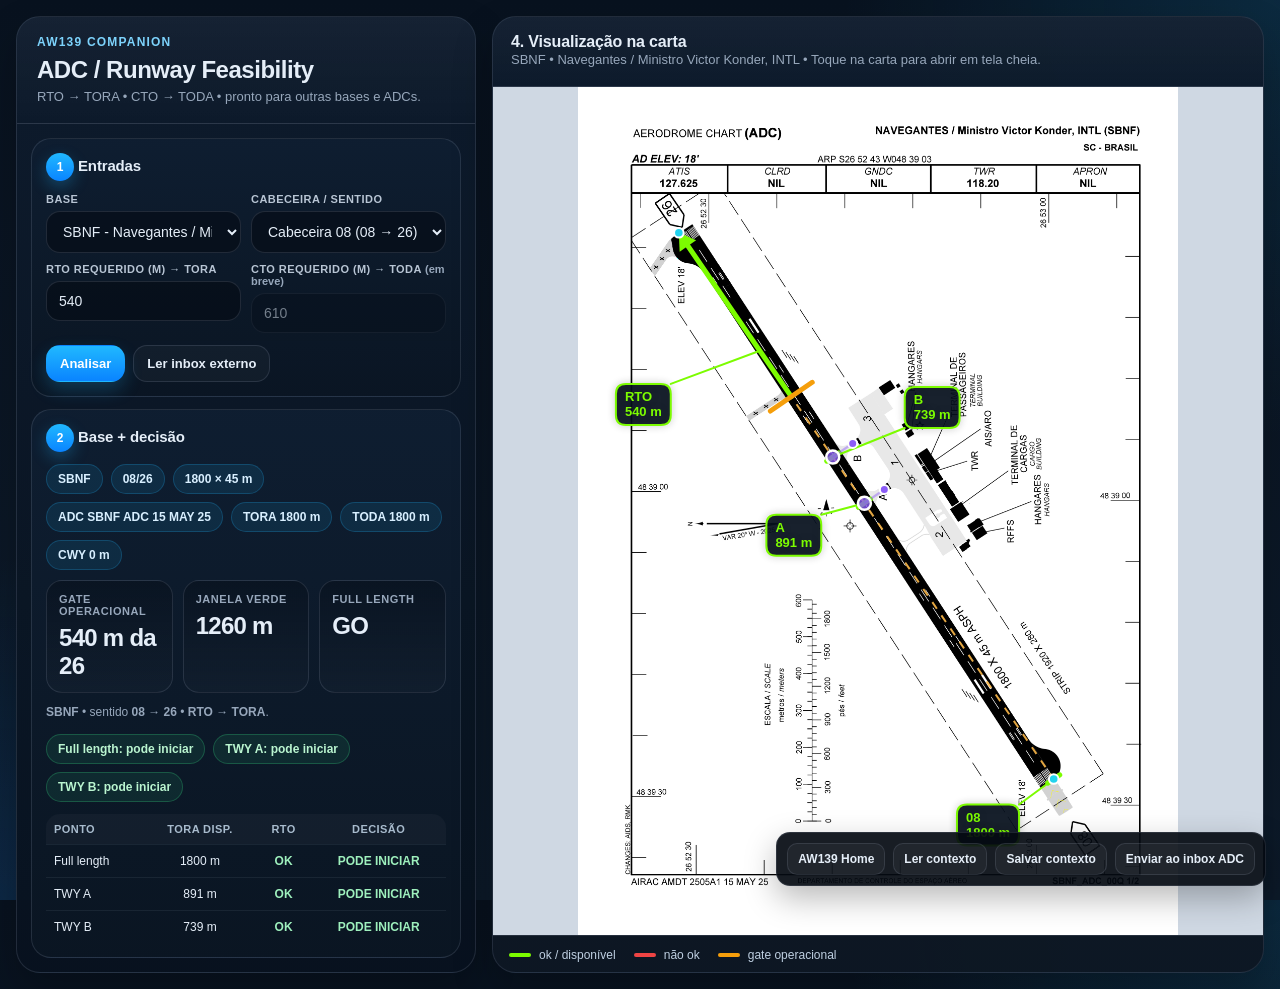
==== adc/index.html @ dd733191 "Add files via upload" ====
<!DOCTYPE html>
<html lang="pt-BR">
<head>
  <meta charset="UTF-8" />
  <meta name="viewport" content="width=device-width, initial-scale=1.0" />
  <title>AW139 Companion - ADC Module v14</title>
  <style>
    :root {
      --bg: #08121f;
      --bg2: #0d1b2b;
      --panel: rgba(11, 22, 35, 0.92);
      --panel-2: rgba(14, 28, 45, 0.86);
      --line: rgba(148, 163, 184, 0.18);
      --line-2: rgba(148, 163, 184, 0.10);
      --text: #e5eef8;
      --muted: #97a7bb;
      --accent: #20b8ff;
      --accent-2: #0a84ff;
      --ok: #7CFC00;
      --bad: #ef4444;
      --warn: #f59e0b;
      --gate: #f59e0b;
      --violet: #8b5cf6;
      --chip: rgba(32, 184, 255, 0.10);
      --shadow: 0 18px 40px rgba(0,0,0,0.24);
      --radius: 20px;
      --radius-sm: 14px;
    }
    * { box-sizing: border-box; }
    html, body { height: 100%; }
    body {
      margin: 0;
      color: var(--text);
      font-family: Inter, -apple-system, BlinkMacSystemFont, "Segoe UI", Roboto, Helvetica, Arial, sans-serif;
      background:
        radial-gradient(circle at top right, rgba(32,184,255,.14), transparent 28%),
        radial-gradient(circle at bottom left, rgba(10,132,255,.12), transparent 22%),
        linear-gradient(180deg, var(--bg) 0%, var(--bg2) 100%);
    }
    .shell {
      min-height: 100%;
      display: grid;
      grid-template-columns: 460px 1fr;
      gap: 16px;
      padding: 16px;
    }
    .pane {
      border-radius: 24px;
      border: 1px solid var(--line);
      background: linear-gradient(180deg, rgba(14,28,45,.96), rgba(8,18,31,.96));
      box-shadow: var(--shadow);
      overflow: hidden;
      min-width: 0;
    }
    .left {
      display: flex;
      flex-direction: column;
      min-height: 0;
    }
    .hero {
      padding: 18px 20px 16px;
      border-bottom: 1px solid var(--line);
      background: linear-gradient(180deg, rgba(255,255,255,.03), rgba(255,255,255,0));
    }
    .eyebrow {
      color: #7dd3fc;
      font-size: 12px;
      font-weight: 800;
      letter-spacing: .10em;
      text-transform: uppercase;
    }
    h1 {
      margin: 8px 0 6px;
      font-size: 24px;
      line-height: 1.05;
      letter-spacing: -.02em;
    }
    .sub {
      color: var(--muted);
      font-size: 13px;
      line-height: 1.45;
    }
    .scroll {
      overflow: auto;
      padding: 14px;
      display: flex;
      flex-direction: column;
      gap: 12px;
    }
    .card {
      border-radius: var(--radius);
      border: 1px solid var(--line);
      background: linear-gradient(180deg, rgba(15,30,49,.95), rgba(11,22,35,.92));
      padding: 14px;
    }
    .card-head {
      display: flex;
      align-items: center;
      justify-content: space-between;
      gap: 10px;
      margin-bottom: 12px;
    }
    .card-title {
      margin: 0;
      font-size: 15px;
      font-weight: 800;
      letter-spacing: -.01em;
    }
    .step {
      min-width: 28px;
      height: 28px;
      border-radius: 999px;
      display: inline-flex;
      align-items: center;
      justify-content: center;
      background: linear-gradient(180deg, var(--accent), var(--accent-2));
      color: white;
      font-size: 12px;
      font-weight: 800;
      box-shadow: 0 6px 16px rgba(32,184,255,.28);
    }
    .grid2, .grid3 {
      display: grid;
      gap: 10px;
    }
    .grid2 { grid-template-columns: 1fr 1fr; }
    .grid3 { grid-template-columns: repeat(3, minmax(0, 1fr)); }
    .stack { display: flex; flex-direction: column; gap: 8px; }
    label {
      display: block;
      margin-bottom: 6px;
      color: #b8c5d4;
      font-size: 11px;
      font-weight: 700;
      letter-spacing: .04em;
      text-transform: uppercase;
    }
    input, select, textarea {
      width: 100%;
      border-radius: 14px;
      border: 1px solid rgba(148,163,184,.18);
      background: rgba(4,10,18,.56);
      color: var(--text);
      padding: 11px 12px;
      font-size: 14px;
      outline: none;
      resize: vertical;
    }
    textarea { min-height: 110px; font-family: ui-monospace, SFMono-Regular, Menlo, Consolas, monospace; font-size: 12px; }
    input:focus, select:focus, textarea:focus {
      border-color: rgba(32,184,255,.68);
      box-shadow: 0 0 0 3px rgba(32,184,255,.12);
    }
    button {
      border: 1px solid rgba(148,163,184,.18);
      background: rgba(255,255,255,.03);
      color: var(--text);
      padding: 10px 13px;
      border-radius: 14px;
      font-size: 13px;
      font-weight: 800;
      cursor: pointer;
      transition: .18s ease;
    }
    button:hover { transform: translateY(-1px); border-color: rgba(32,184,255,.32); }
    button.primary {
      background: linear-gradient(180deg, var(--accent), var(--accent-2));
      color: white;
      border-color: transparent;
      box-shadow: 0 8px 18px rgba(32,184,255,.22);
    }
    button.ghost { background: rgba(255,255,255,.02); }
    .btn-row { display: flex; gap: 8px; flex-wrap: wrap; }
    .chips { display: flex; flex-wrap: wrap; gap: 8px; }
    .chip {
      border-radius: 999px;
      padding: 7px 11px;
      background: var(--chip);
      color: #d8efff;
      border: 1px solid rgba(32,184,255,.22);
      font-size: 12px;
      font-weight: 800;
    }
    .chip.ok { background: rgba(53,208,127,.10); border-color: rgba(53,208,127,.28); color: #baf5d0; }
    .chip.bad { background: rgba(255,88,93,.10); border-color: rgba(255,88,93,.28); color: #ffd3d4; }
    .chip.warn { background: rgba(247,181,72,.10); border-color: rgba(247,181,72,.28); color: #ffe4b0; }
    .metrics {
      display: grid;
      grid-template-columns: repeat(3, minmax(0, 1fr));
      gap: 10px;
    }
    .metric {
      border-radius: 16px;
      padding: 12px;
      border: 1px solid var(--line);
      background: linear-gradient(180deg, rgba(5,10,18,.36), rgba(255,255,255,.02));
    }
    .metric .k { font-size: 11px; text-transform: uppercase; letter-spacing: .05em; color: var(--muted); font-weight: 700; }
    .metric .v { margin-top: 7px; font-size: 24px; font-weight: 900; letter-spacing: -.03em; }
    .helper, .summary, .foot {
      color: var(--muted);
      font-size: 12px;
      line-height: 1.55;
    }
    .summary { font-size: 13px; }
    .summary strong { color: #def4ff; }
    table {
      width: 100%;
      border-collapse: collapse;
      border-spacing: 0;
      overflow: hidden;
      border-radius: 14px;
      font-size: 12px;
    }
    th, td {
      padding: 9px 8px;
      border-bottom: 1px solid var(--line-2);
      text-align: center;
    }
    th:first-child, td:first-child { text-align: left; }
    th {
      background: rgba(255,255,255,.03);
      color: #a8bbcd;
      font-size: 11px;
      font-weight: 800;
      text-transform: uppercase;
      letter-spacing: .04em;
    }
    tr:last-child td { border-bottom: none; }
    .yes { color: #9ef0bd; font-weight: 800; }
    .no { color: #ffc0c2; font-weight: 800; }
    .decision-go { color: #9ef0bd; font-weight: 900; }
    .decision-stop { color: #ffc0c2; font-weight: 900; }
    .selected-row { outline: 2px solid rgba(32,184,255,.16); background: rgba(32,184,255,.06); }
    .right {
      display: flex;
      flex-direction: column;
      min-height: 0;
    }
    .viz-head {
      padding: 16px 18px;
      border-bottom: 1px solid var(--line);
      display: flex;
      justify-content: space-between;
      align-items: center;
      gap: 10px;
      background: linear-gradient(180deg, rgba(255,255,255,.03), rgba(255,255,255,0));
    }
    .viz-title {
      font-size: 16px;
      font-weight: 800;
      letter-spacing: -.01em;
    }
    .viz-wrap {
      position: relative;
      flex: 1;
      min-height: 560px;
      background: #cfd8e3;
      overflow: hidden;
      cursor: zoom-in;
    }
    .viz-wrap.capture { cursor: crosshair; }
    canvas {
      display: block;
      width: 100%;
      height: 100%;
      background: #cfd8e3;
    }
    .legend {
      padding: 12px 16px 10px;
      border-top: 1px solid var(--line);
      display: flex;
      flex-wrap: wrap;
      gap: 10px 18px;
      background: rgba(255,255,255,.02);
      color: #bfd0e2;
      font-size: 12px;
    }
    .legend .item { display: inline-flex; align-items: center; gap: 8px; }
    .swatch { width: 22px; height: 4px; border-radius: 999px; }
    .capture-banner {
      position: absolute;
      left: 14px;
      top: 14px;
      max-width: 340px;
      padding: 10px 12px;
      border-radius: 12px;
      background: rgba(10,132,255,.94);
      color: white;
      font-size: 12px;
      line-height: 1.45;
      box-shadow: 0 10px 24px rgba(0,0,0,.18);
    }
    .mono { font-family: ui-monospace, SFMono-Regular, Menlo, Consolas, monospace; }
    .split-note {
      display: grid;
      grid-template-columns: 1fr 1fr;
      gap: 10px;
      margin-top: 10px;
    }
    .note-box {
      border-radius: 14px;
      border: 1px solid var(--line);
      padding: 10px 12px;
      background: rgba(255,255,255,.02);
    }
    .note-box strong { display: block; margin-bottom: 4px; font-size: 12px; }
    .dev-hidden { display: none !important; }
    .body-fullscreen { overflow: hidden; }
    .right.chart-only-fullscreen {
      position: fixed;
      inset: 0;
      z-index: 9999;
      border-radius: 0;
      border: 0;
      box-shadow: none;
      background: #000;
    }
    .right.chart-only-fullscreen .viz-head,
    .right.chart-only-fullscreen .legend {
      display: none;
    }
    .right.chart-only-fullscreen .viz-wrap {
      min-height: 100vh;
      height: 100vh;
      background: #000;
      cursor: default;
    }
    .chart-close {
      position: absolute;
      top: calc(env(safe-area-inset-top, 0px) + 14px);
      left: calc(env(safe-area-inset-left, 0px) + 14px);
      width: 42px;
      height: 42px;
      border-radius: 999px;
      border: 1px solid rgba(255,255,255,.16);
      background: rgba(6,12,20,.72);
      color: white;
      font-size: 22px;
      line-height: 1;
      display: none;
      align-items: center;
      justify-content: center;
      z-index: 20;
      backdrop-filter: blur(10px);
      -webkit-backdrop-filter: blur(10px);
    }
    .right.chart-only-fullscreen .chart-close { display: inline-flex; }
    @media (max-width: 1180px) {
      .shell { grid-template-columns: 1fr; }
      .viz-wrap { min-height: 54vh; }
    }
    @media (max-width: 720px) {
      .grid2, .grid3, .metrics, .split-note { grid-template-columns: 1fr; }
      .shell { padding: 10px; gap: 10px; }
    }
  </style>
</head>
<body>
  <div class="shell">
    <aside class="pane left">
      <div class="hero">
        <div class="eyebrow">AW139 Companion</div>
        <h1>ADC / Runway Feasibility</h1>
        <div class="sub">RTO → TORA • CTO → TODA • pronto para outras bases e ADCs.</div>
      </div>

      <div class="scroll">
        <section class="card">
          <div class="card-head">
            <h2 class="card-title"><span class="step">1</span> Entradas</h2>
          </div>
          <div class="grid2">
            <div>
              <label for="baseSelect">Base</label>
              <select id="baseSelect"></select>
            </div>
            <div>
              <label for="departureEndSelect">Cabeceira / sentido</label>
              <select id="departureEndSelect"></select>
            </div>
          </div>
          <div class="grid2" style="margin-top:10px;">
            <div>
              <label for="rtoInput">RTO requerido (m) → TORA</label>
              <input id="rtoInput" type="number" min="0" step="1" value="540" />
            </div>
            <div>
              <label for="ctoInput">CTO requerido (m) → TODA <span style="color:#97a7bb; font-weight:700; text-transform:none; letter-spacing:0;">(em breve)</span></label>
              <input id="ctoInput" type="number" min="0" step="1" value="610" disabled style="opacity:.48; cursor:not-allowed;" />
            </div>
          </div>
          <div class="btn-row" style="margin-top:12px;">
            <button class="primary" id="analyzeBtn">Analisar</button>
            <button id="readInboxBtn">Ler inbox externo</button>
          </div>
          
        </section>

        <section class="card">
          <div class="card-head">
            <h2 class="card-title"><span class="step">2</span> Base + decisão</h2>
          </div>
          <div class="chips" id="baseInfoChips"></div>
          <div class="metrics" style="margin-top:10px; grid-template-columns: repeat(3, minmax(0, 1fr));">
            <div class="metric">
              <div class="k">Gate operacional</div>
              <div class="v" id="gateMetric">540 m da 26</div>
            </div>
            <div class="metric">
              <div class="k">Janela verde</div>
              <div class="v" id="greenMetric">1260 m</div>
            </div>
            <div class="metric">
              <div class="k">Full length</div>
              <div class="v" id="fullLengthMetric">GO</div>
            </div>
          </div>
          <p class="helper" id="baseInfoText" style="margin-top:10px;"></p>
          <div class="chips" id="resultChips" style="margin-top:10px;"></div>
          <div style="margin-top:12px; overflow:auto;">
            <table>
              <thead>
                <tr>
                  <th>Ponto</th>
                  <th>TORA disp.</th>
                  <th>RTO</th>
                  <th>Decisão</th>
                </tr>
              </thead>
              <tbody id="decisionTable"></tbody>
            </table>
          </div>
        </section>
      </div>
    </aside>

    <main class="pane right">
      <div class="viz-head">
        <div>
          <div class="viz-title">4. Visualização na carta</div>
          <div class="sub" id="vizSubtitle">Toque na carta para abrir em tela cheia.</div>
        </div>
      </div>
      <div class="viz-wrap" id="vizWrap">
        <button class="chart-close" id="chartCloseBtn" aria-label="Fechar tela cheia">×</button>
        <canvas id="vizCanvas"></canvas>
        <div class="capture-banner" id="captureBanner" hidden></div>
      </div>
      <div class="legend">
        <div class="item"><span class="swatch" style="background:#7CFC00"></span> ok / disponível</div>
        <div class="item"><span class="swatch" style="background:#ef4444"></span> não ok</div>
        <div class="item"><span class="swatch" style="background:#f59e0b"></span> gate operacional</div>
      </div>
    </main>
  </div>

  <script>
    const GEOM_KEY = 'aw139_adc_geometry_v15';
    const CUSTOM_BASES_KEY = 'aw139_adc_custom_bases_v1';
    const INBOX_KEY = 'aw139_adc_inbox_v1';

    const BUILTIN_BASES = {
      SBNF: {
        id: 'SBNF',
        name: 'Navegantes / Ministro Victor Konder, INTL',
        city: 'SC - Brasil',
        adcTitle: 'SBNF ADC 15 MAY 25',
        chart: 'sbnf_chart_p1.png',
        chartSize: { width: 1191, height: 1684 },
        runway: {
          id: '08/26',
          lengthM: 1800,
          widthPx: 45,
          threshold26: { x: 199.91, y: 289.57 },
          threshold08: { x: 944.54, y: 1374.63 },
          declaredDistances: {
            '08': { tora: 1800, toda: 1800, asda: 1800, lda: 1800 },
            '26': { tora: 1800, toda: 1800, asda: 1800, lda: 1800 }
          },
          intersections: [
            { id: 'B', name: 'TWY B', metersFrom26: 739, labelPoint: { x: 545.20, y: 707.89 } },
            { id: 'A', name: 'TWY A', metersFrom26: 891, labelPoint: { x: 608.08, y: 799.51 } }
          ]
        }
      }
    };

    function clone(v) { return JSON.parse(JSON.stringify(v)); }
    function round2(v) { return Math.round(v * 100) / 100; }
    function clamp(v, a, b) { return Math.max(a, Math.min(b, v)); }

    function loadCustomBases() {
      try {
        const raw = localStorage.getItem(CUSTOM_BASES_KEY);
        return raw ? JSON.parse(raw) : {};
      } catch { return {}; }
    }

    function saveCustomBases(obj) {
      localStorage.setItem(CUSTOM_BASES_KEY, JSON.stringify(obj));
    }

    function mergedLibrary() {
      const custom = loadCustomBases();
      return { ...clone(BUILTIN_BASES), ...custom };
    }

    let baseLibrary = mergedLibrary();

    const state = {
      currentBaseId: 'SBNF',
      departureEnd: '08',
      analysis: null,
      captureMode: false,
      scale: 1,
      offsetX: 0,
      offsetY: 0
    };

    const currentGeometry = loadGeometry();
    let labelBoxes = [];

    function loadGeometry() {
      try {
        const raw = localStorage.getItem(GEOM_KEY);
        return raw ? JSON.parse(raw) : {};
      } catch { return {}; }
    }

    function saveGeometry() {
      localStorage.setItem(GEOM_KEY, JSON.stringify(currentGeometry));
    }

    function getBase(baseId = state.currentBaseId) {
      const base = clone(baseLibrary[baseId]);
      const override = currentGeometry[baseId];
      if (override?.runway?.threshold26) base.runway.threshold26 = override.runway.threshold26;
      if (override?.runway?.threshold08) base.runway.threshold08 = override.runway.threshold08;
      if (override?.runway?.intersections) {
        const map = Object.fromEntries(override.runway.intersections.map(it => [it.id, it]));
        base.runway.intersections = base.runway.intersections.map(it => map[it.id] ? { ...it, ...map[it.id] } : it);
      }
      return base;
    }

    function setCurrentBase(id) {
      state.currentBaseId = id;
      refreshDepartureOptions();
      refreshFineTuneOptions();
      loadCurrentChart();
      renderBaseInfo();
      renderAnchorTable();
      analyze();
    }

    const canvas = document.getElementById('vizCanvas');
    const ctx = canvas.getContext('2d');
    const vizWrap = document.getElementById('vizWrap');
    const captureBanner = document.getElementById('captureBanner');
    const chartImg = new Image();
    const mainView = document.querySelector('.right');
    chartImg.onload = () => { resizeCanvas(); draw(); };

    function chartSource(base) {
      return base.chartDataUrl || base.chart || '';
    }

    function loadCurrentChart() {
      const base = getBase();
      chartImg.src = chartSource(base);
      document.getElementById('vizSubtitle').textContent = `${base.id} • ${base.name} • Toque na carta para abrir em tela cheia.`;
    }

    function currentBase() { return getBase(); }

    function runwayGeometry(base = currentBase()) {
      const p26 = base.runway.threshold26;
      const p08 = base.runway.threshold08;
      const dx = p08.x - p26.x;
      const dy = p08.y - p26.y;
      const len = Math.hypot(dx, dy);
      return { p26, p08, dx, dy, len, ux: dx / len, uy: dy / len, px: -dy / len, py: dx / len };
    }

    function pointAtMetersFrom26(meters, base = currentBase()) {
      const g = runwayGeometry(base);
      const t = meters / base.runway.lengthM;
      return { x: g.p26.x + g.dx * t, y: g.p26.y + g.dy * t };
    }

    function projectPointToRunwayMeters(point, base = currentBase()) {
      const g = runwayGeometry(base);
      const vx = point.x - g.p26.x;
      const vy = point.y - g.p26.y;
      const alongPx = vx * g.ux + vy * g.uy;
      const t = clamp(alongPx / g.len, 0, 1);
      return clamp(Math.round(t * base.runway.lengthM), 0, base.runway.lengthM);
    }

    function fixedFitTransform() {
      const base = currentBase();
      const rect = vizWrap.getBoundingClientRect();
      const scale = Math.min(rect.width / base.chartSize.width, rect.height / base.chartSize.height);
      const drawW = base.chartSize.width * scale;
      const drawH = base.chartSize.height * scale;
      return { scale, offsetX: (rect.width - drawW) / 2, offsetY: (rect.height - drawH) / 2 };
    }

    function resizeCanvas() {
      const rect = vizWrap.getBoundingClientRect();
      const dpr = window.devicePixelRatio || 1;
      canvas.width = Math.round(rect.width * dpr);
      canvas.height = Math.round(rect.height * dpr);
      canvas.style.width = rect.width + 'px';
      canvas.style.height = rect.height + 'px';
      ctx.setTransform(dpr, 0, 0, dpr, 0, 0);
      const fit = fixedFitTransform();
      state.scale = fit.scale;
      state.offsetX = fit.offsetX;
      state.offsetY = fit.offsetY;
      draw();
    }

    function toScreen(p) {
      return { x: p.x * state.scale + state.offsetX, y: p.y * state.scale + state.offsetY };
    }
    function fromScreen(x, y) {
      return { x: (x - state.offsetX) / state.scale, y: (y - state.offsetY) / state.scale };
    }

    function departureMeta(base = currentBase(), dep = state.departureEnd) {
      return dep === '08'
        ? { startThr: '08', endThr: '26', fullLengthMetersFrom26: base.runway.lengthM }
        : { startThr: '26', endThr: '08', fullLengthMetersFrom26: 0 };
    }

    function distanceFromStart(startMetersFrom26, base = currentBase(), dep = state.departureEnd) {
      return dep === '08' ? base.runway.lengthM - startMetersFrom26 : startMetersFrom26;
    }

    function gateMetersFrom26(gateOffsetFromStart, base = currentBase(), dep = state.departureEnd) {
      return dep === '08' ? base.runway.lengthM - gateOffsetFromStart : gateOffsetFromStart;
    }

    function selectedDeclared(base = currentBase(), dep = state.departureEnd) {
      return base.runway.declaredDistances[dep];
    }

    function analyze() {
      const base = currentBase();
      const rto = Number(document.getElementById('rtoInput').value || 0);
      const dep = document.getElementById('departureEndSelect').value;
      state.departureEnd = dep;
      const declared = selectedDeclared(base, dep);
      const clearway = Math.max(0, declared.toda - declared.tora);
      const meta = departureMeta(base, dep);

      const starts = [
        { id: 'FULL', name: 'Full length', metersFrom26: meta.fullLengthMetersFrom26 }
      ].concat(base.runway.intersections.map(it => ({ id: it.id, name: it.name, metersFrom26: it.metersFrom26 })));

      const rows = starts.map(item => {
        const distStart = distanceFromStart(item.metersFrom26, base, dep);
        const availableTora = Math.max(0, declared.tora - distStart);
        return {
          ...item,
          distStart,
          availableTora,
          rtoOk: availableTora >= rto,
          go: availableTora >= rto
        };
      }).sort((a, b) => a.distStart - b.distStart);

      const gateByTora = declared.tora - rto;
      const anyStartValid = gateByTora >= 0;
      const gateOffsetFromStart = clamp(gateByTora, 0, base.runway.lengthM);
      const gateM26 = gateMetersFrom26(gateOffsetFromStart, base, dep);
      const greenLength = anyStartValid ? gateOffsetFromStart : 0;

      state.analysis = {
        baseId: base.id,
        dep,
        rto,
        cto: null,
        declared,
        clearway,
        meta,
        rows,
        gateByTora,
        gateOffsetFromStart,
        gateMetersFrom26: gateM26,
        greenLength,
        anyStartValid
      };
      renderBaseInfo();
      renderResults();
      draw();
    }

    function renderBaseInfo() {
      const base = currentBase();
      const dep = document.getElementById('departureEndSelect').value || state.departureEnd;
      const dd = base.runway.declaredDistances[dep];
      const clearway = Math.max(0, dd.toda - dd.tora);
      document.getElementById('baseInfoChips').innerHTML = [
        `<span class="chip">${base.id}</span>`,
        `<span class="chip">${base.runway.id}</span>`,
        `<span class="chip">${base.runway.lengthM} × 45 m</span>`,
        `<span class="chip">ADC ${base.adcTitle || '-'}</span>`,
        `<span class="chip">TORA ${dd.tora} m</span>`,
        `<span class="chip">TODA ${dd.toda} m</span>`,
        `<span class="chip">CWY ${clearway} m</span>`
      ].join('');
      document.getElementById('baseInfoText').innerHTML = `<strong>${base.id}</strong> • sentido <strong>${dep === '08' ? '08 → 26' : '26 → 08'}</strong> • <strong>RTO → TORA</strong>.`;
    }

    function renderResults() {
      const a = state.analysis;
      if (!a) return;
      const full = a.rows.find(r => r.id === 'FULL');
      const gateText = a.anyStartValid ? `${Math.round(a.gateMetersFrom26)} m da 26` : 'sem gate';
      const gateStartText = a.anyStartValid ? `${Math.round(a.greenLength)} m` : '0 m';
      document.getElementById('gateMetric').textContent = gateText;
      document.getElementById('greenMetric').textContent = gateStartText;
      document.getElementById('fullLengthMetric').textContent = full.go ? 'GO' : 'NO GO';

      const chips = [];
      chips.push(`<span class="chip ${full.go ? 'ok' : 'bad'}">Full length: ${full.go ? 'pode iniciar' : 'não pode iniciar'}</span>`);
      a.rows.filter(r => r.id !== 'FULL').forEach(r => {
        chips.push(`<span class="chip ${r.go ? 'ok' : 'bad'}">${r.name}: ${r.go ? 'pode iniciar' : 'não pode iniciar'}</span>`);
      });
      document.getElementById('resultChips').innerHTML = chips.join('');

      document.getElementById('decisionTable').innerHTML = a.rows.map(r => `
        <tr>
          <td>${r.name}</td>
          <td>${Math.round(r.availableTora)} m</td>
          <td class="${r.rtoOk ? 'yes' : 'no'}">${r.rtoOk ? 'OK' : 'NÃO'}</td>
          <td class="${r.go ? 'decision-go' : 'decision-stop'}">${r.go ? 'PODE INICIAR' : 'NÃO PODE'}</td>
        </tr>
      `).join('');
    }

    function refreshBaseOptions() {
      const select = document.getElementById('baseSelect');
      const ids = Object.keys(baseLibrary).sort();
      select.innerHTML = ids.map(id => `<option value="${id}">${id} - ${baseLibrary[id].name}</option>`).join('');
      if (!ids.includes(state.currentBaseId)) state.currentBaseId = ids[0];
      select.value = state.currentBaseId;
    }

    function refreshDepartureOptions() {
      const select = document.getElementById('departureEndSelect');
      select.innerHTML = `
        <option value="08">Cabeceira 08 (08 → 26)</option>
        <option value="26">Cabeceira 26 (26 → 08)</option>
      `;
      if (![...select.options].some(o => o.value === state.departureEnd)) state.departureEnd = '08';
      select.value = state.departureEnd;
    }

    function anchorKeys(base = currentBase()) {
      const keys = [
        { key: 'threshold26', label: 'Cabeceira 26' },
        { key: 'threshold08', label: 'Cabeceira 08' }
      ];
      base.runway.intersections.forEach(it => {
        keys.push({ key: `axis_${it.id}`, label: `${it.name} alinhamento` });
        keys.push({ key: `label_${it.id}`, label: `${it.name} rótulo` });
      });
      return keys;
    }

    function refreshFineTuneOptions() {
      const select = document.getElementById('anchorSelect');
      if (!select) return;
      const keys = anchorKeys();
      select.innerHTML = keys.map(k => `<option value="${k.key}">${k.label}</option>`).join('');
    }

    function selectedAnchorKey() {
      return document.getElementById('anchorSelect')?.value || ''; 
    }

    function selectedAnchorLabel() {
      const key = selectedAnchorKey();
      return anchorKeys().find(k => k.key === key)?.label || key;
    }

    function activeGeometryRecord(baseId = state.currentBaseId) {
      if (!currentGeometry[baseId]) {
        const base = getBase(baseId);
        currentGeometry[baseId] = {
          runway: {
            threshold26: clone(base.runway.threshold26),
            threshold08: clone(base.runway.threshold08),
            intersections: base.runway.intersections.map(it => ({ id: it.id, metersFrom26: it.metersFrom26, labelPoint: clone(it.labelPoint) }))
          }
        };
      }
      return currentGeometry[baseId];
    }

    function updateGeometryFromCurrentBase() {
      const base = getBase();
      currentGeometry[state.currentBaseId] = {
        runway: {
          threshold26: clone(base.runway.threshold26),
          threshold08: clone(base.runway.threshold08),
          intersections: base.runway.intersections.map(it => ({ id: it.id, metersFrom26: it.metersFrom26, labelPoint: clone(it.labelPoint) }))
        }
      };
      saveGeometry();
      document.getElementById('geometryJson').value = JSON.stringify(currentGeometry[state.currentBaseId], null, 2);
    }

    function applyClickToAnchor(chartPoint) {
      const baseId = state.currentBaseId;
      const base = getBase(baseId);
      const key = selectedAnchorKey();
      if (key === 'threshold26') {
        base.runway.threshold26 = { x: round2(chartPoint.x), y: round2(chartPoint.y) };
      } else if (key === 'threshold08') {
        base.runway.threshold08 = { x: round2(chartPoint.x), y: round2(chartPoint.y) };
      } else if (key.startsWith('axis_')) {
        const id = key.replace('axis_', '');
        const it = base.runway.intersections.find(x => x.id === id);
        if (it) it.metersFrom26 = projectPointToRunwayMeters(chartPoint, base);
      } else if (key.startsWith('label_')) {
        const id = key.replace('label_', '');
        const it = base.runway.intersections.find(x => x.id === id);
        if (it) it.labelPoint = { x: round2(chartPoint.x), y: round2(chartPoint.y) };
      }
      const merged = currentGeometry;
      merged[baseId] = {
        runway: {
          threshold26: clone(base.runway.threshold26),
          threshold08: clone(base.runway.threshold08),
          intersections: base.runway.intersections.map(it => ({ id: it.id, metersFrom26: it.metersFrom26, labelPoint: clone(it.labelPoint) }))
        }
      };
      saveGeometry();
      renderAnchorTable();
      analyze();
      setCaptureMode(false);
    }

    function nudgeSelected(dx, dy) {
      const baseId = state.currentBaseId;
      const base = getBase(baseId);
      const step = Number(document.getElementById('nudgeStep').value || 1);
      const key = selectedAnchorKey();
      if (key === 'threshold26') {
        base.runway.threshold26.x += dx * step;
        base.runway.threshold26.y += dy * step;
      } else if (key === 'threshold08') {
        base.runway.threshold08.x += dx * step;
        base.runway.threshold08.y += dy * step;
      } else if (key.startsWith('axis_')) {
        const id = key.replace('axis_', '');
        const it = base.runway.intersections.find(x => x.id === id);
        if (it) it.metersFrom26 = clamp(Math.round(it.metersFrom26 + dx * step), 0, base.runway.lengthM);
      } else if (key.startsWith('label_')) {
        const id = key.replace('label_', '');
        const it = base.runway.intersections.find(x => x.id === id);
        if (it) {
          it.labelPoint.x += dx * step;
          it.labelPoint.y += dy * step;
        }
      }
      currentGeometry[baseId] = {
        runway: {
          threshold26: clone(base.runway.threshold26),
          threshold08: clone(base.runway.threshold08),
          intersections: base.runway.intersections.map(it => ({ id: it.id, metersFrom26: it.metersFrom26, labelPoint: clone(it.labelPoint) }))
        }
      };
      saveGeometry();
      renderAnchorTable();
      analyze();
    }

    function renderAnchorTable() {
      const base = currentBase();
      const rows = [
        { key: 'threshold26', name: 'THR 26', metersFrom26: 0, x: base.runway.threshold26.x, y: base.runway.threshold26.y }
      ];
      const sortedIts = [...base.runway.intersections].sort((a, b) => a.metersFrom26 - b.metersFrom26);
      sortedIts.forEach(it => {
        const p = pointAtMetersFrom26(it.metersFrom26, base);
        rows.push({ key: `axis_${it.id}`, name: `${it.name} eixo`, metersFrom26: it.metersFrom26, x: p.x, y: p.y });
        rows.push({ key: `label_${it.id}`, name: `${it.name} rótulo`, metersFrom26: it.metersFrom26, x: it.labelPoint.x, y: it.labelPoint.y });
      });
      rows.push({ key: 'threshold08', name: 'THR 08', metersFrom26: base.runway.lengthM, x: base.runway.threshold08.x, y: base.runway.threshold08.y });
      const selected = selectedAnchorKey();
      const anchorTable = document.getElementById('anchorTable');
      if (!anchorTable) return;
      anchorTable.innerHTML = rows.map(r => `
        <tr class="${selected === r.key ? 'selected-row' : ''}">
          <td>${r.name}</td>
          <td>${Math.round(r.metersFrom26)} m</td>
          <td>${round2(r.x)}</td>
          <td>${round2(r.y)}</td>
        </tr>
      `).join('');
      const geometryJson = document.getElementById('geometryJson');
      if (geometryJson) geometryJson.value = JSON.stringify(currentGeometry[state.currentBaseId] || activeGeometryRecord(), null, 2);
    }

    function setCaptureMode(on) {
      state.captureMode = on;
      vizWrap.classList.toggle('capture', on);
      if (captureBanner) captureBanner.hidden = !on;
      if (on && captureBanner) {
        captureBanner.innerHTML = `Captura ativa: <strong>${selectedAnchorLabel()}</strong><br>Toque na carta para atualizar essa âncora.`;
      }
    }

    
function drawThresholdMarkers(base) {
  const p26 = toScreen(base.runway.threshold26);
  const p08 = toScreen(base.runway.threshold08);
  [p26, p08].forEach(p => {
    ctx.beginPath();
    ctx.arc(p.x, p.y, 4.8, 0, Math.PI * 2);
    ctx.fillStyle = '#22d3ee';
    ctx.fill();
    ctx.lineWidth = 2;
    ctx.strokeStyle = 'white';
    ctx.stroke();
  });
}


    function drawReferenceAxis(base) {
      const g = runwayGeometry(base);
      const a = toScreen(g.p26);
      const b = toScreen(g.p08);
      ctx.save();
      ctx.setLineDash([8, 8]);
      ctx.strokeStyle = 'rgba(247,181,72,.92)';
      ctx.lineWidth = 2;
      ctx.beginPath();
      ctx.moveTo(a.x, a.y);
      ctx.lineTo(b.x, b.y);
      ctx.stroke();
      ctx.restore();
    }

    function drawIntersection(base, it) {
      const axisPoint = pointAtMetersFrom26(it.metersFrom26, base);
      const labelPoint = it.labelPoint;
      const a = toScreen(axisPoint);
      const l = toScreen(labelPoint);
      const selected = selectedAnchorKey();
      const selectedAxis = selected === `axis_${it.id}`;
      const selectedLabel = selected === `label_${it.id}`;

      ctx.strokeStyle = 'rgba(139,92,246,.45)';
      ctx.lineWidth = 2.3;
      ctx.beginPath();
      ctx.moveTo(a.x, a.y);
      ctx.lineTo(l.x, l.y);
      ctx.stroke();

      ctx.beginPath();
      ctx.arc(a.x, a.y, selectedAxis ? 8 : 6.5, 0, Math.PI * 2);
      ctx.fillStyle = 'rgba(139,92,246,.80)';
      ctx.fill();
      ctx.lineWidth = selectedAxis ? 3.5 : 2.5;
      ctx.strokeStyle = 'white';
      ctx.stroke();

      ctx.beginPath();
      ctx.arc(l.x, l.y, selectedLabel ? 6 : 4.5, 0, Math.PI * 2);
      ctx.fillStyle = '#8b5cf6';
      ctx.fill();
      ctx.lineWidth = 2;
      ctx.strokeStyle = 'white';
      ctx.stroke();

    }

    function drawSelectedGuide(base) {
      const key = selectedAnchorKey();
      if (!key) return;
      const g = runwayGeometry(base);
      ctx.save();
      ctx.setLineDash([5, 5]);
      ctx.strokeStyle = 'rgba(32,184,255,.94)';
      ctx.lineWidth = 2;

      if (key === 'threshold26' || key === 'threshold08') {
        const p = key === 'threshold26' ? base.runway.threshold26 : base.runway.threshold08;
        const s = toScreen(p);
        ctx.beginPath(); ctx.moveTo(s.x - 16, s.y); ctx.lineTo(s.x + 16, s.y); ctx.stroke();
        ctx.beginPath(); ctx.moveTo(s.x, s.y - 16); ctx.lineTo(s.x, s.y + 16); ctx.stroke();
      } else if (key.startsWith('axis_')) {
        const id = key.replace('axis_', '');
        const it = base.runway.intersections.find(x => x.id === id);
        if (it) {
          const p = pointAtMetersFrom26(it.metersFrom26, base);
          const half = base.runway.widthPx * 1.3;
          const p1 = { x: p.x + g.px * half, y: p.y + g.py * half };
          const p2 = { x: p.x - g.px * half, y: p.y - g.py * half };
          const s1 = toScreen(p1), s2 = toScreen(p2);
          ctx.beginPath(); ctx.moveTo(s1.x, s1.y); ctx.lineTo(s2.x, s2.y); ctx.stroke();
        }
      } else if (key.startsWith('label_')) {
        const id = key.replace('label_', '');
        const it = base.runway.intersections.find(x => x.id === id);
        if (it) {
          const s = toScreen(it.labelPoint);
          ctx.beginPath(); ctx.moveTo(s.x - 14, s.y); ctx.lineTo(s.x + 14, s.y); ctx.stroke();
          ctx.beginPath(); ctx.moveTo(s.x, s.y - 14); ctx.lineTo(s.x, s.y + 14); ctx.stroke();
        }
      }
      ctx.restore();
    }

    

function pointInRunwayCorridor(screenPoint, base, extra = 28) {
  const a = toScreen(base.runway.threshold26);
  const b = toScreen(base.runway.threshold08);
  const dx = b.x - a.x;
  const dy = b.y - a.y;
  const len2 = dx * dx + dy * dy;
  if (!len2) return false;
  const vx = screenPoint.x - a.x;
  const vy = screenPoint.y - a.y;
  const t = (vx * dx + vy * dy) / len2;
  if (t < 0 || t > 1) return false;
  const projX = a.x + dx * t;
  const projY = a.y + dy * t;
  const dist = Math.hypot(screenPoint.x - projX, screenPoint.y - projY);
  const half = (base.runway.widthPx * state.scale * 0.62) + extra;
  return dist <= half;
}

function boxIntersectsRunway(box, base, extra = 28) {
  const pts = [
    { x: box.left, y: box.top },
    { x: box.left + box.width, y: box.top },
    { x: box.left, y: box.top + box.height },
    { x: box.left + box.width, y: box.top + box.height },
    { x: box.left + box.width / 2, y: box.top },
    { x: box.left + box.width / 2, y: box.top + box.height },
    { x: box.left, y: box.top + box.height / 2 },
    { x: box.left + box.width, y: box.top + box.height / 2 },
    { x: box.left + box.width / 2, y: box.top + box.height / 2 }
  ];
  return pts.some(pt => pointInRunwayCorridor(pt, base, extra));
}

function measureLabelBox(textLines, x, y, align = 'left') {
  ctx.save();
  ctx.font = '800 13px Inter, sans-serif';
  const padX = 9;
  const lineH = 15;
  const widths = textLines.map(t => ctx.measureText(t).width);
  const w = Math.max(...widths, 32) + padX * 2;
  const h = textLines.length * lineH + 11;
  let left = align === 'right' ? x - w : x;
  left = Math.max(8, Math.min(left, canvas.clientWidth - w - 8));
  let top = Math.max(8, Math.min(y, canvas.clientHeight - h - 8));
  ctx.restore();
  return { left, top, width: w, height: h, x, y, align, textLines };
}

function boxesOverlap(a, b, pad = 8) {
  return !(a.left + a.width + pad < b.left || b.left + b.width + pad < a.left || a.top + a.height + pad < b.top || b.top + b.height + pad < a.top);
}

function overlapsExisting(box) {
  return labelBoxes.some(existing => boxesOverlap(box, existing, 6));
}

function invalidPlacement(box, base) {
  return overlapsExisting(box) || boxIntersectsRunway(box, base, 28);
}

function drawLabelBox(textLines, x, y, color, align = 'left', register = true) {
  const box = measureLabelBox(textLines, x, y, align);
  ctx.save();
  ctx.font = '800 13px Inter, sans-serif';
  const padX = 9;
  const lineH = 15;
  const w = box.width;
  const h = box.height;
  const left = box.left;
  const top = box.top;
  ctx.shadowColor = 'rgba(0,0,0,.18)';
  ctx.shadowBlur = 9;
  ctx.fillStyle = 'rgba(8,18,31,.92)';
  ctx.strokeStyle = color;
  ctx.lineWidth = 2;
  const r = 10;
  ctx.beginPath();
  ctx.moveTo(left + r, top);
  ctx.lineTo(left + w - r, top);
  ctx.quadraticCurveTo(left + w, top, left + w, top + r);
  ctx.lineTo(left + w, top + h - r);
  ctx.quadraticCurveTo(left + w, top + h, left + w - r, top + h);
  ctx.lineTo(left + r, top + h);
  ctx.quadraticCurveTo(left, top + h, left, top + h - r);
  ctx.lineTo(left, top + r);
  ctx.quadraticCurveTo(left, top, left + r, top);
  ctx.closePath();
  ctx.fill();
  ctx.stroke();
  ctx.fillStyle = color;
  textLines.forEach((line, i) => ctx.fillText(line, left + padX, top + 17 + i * lineH));
  ctx.restore();
  if (register) labelBoxes.push(box);
  return box;
}

function nearestPointOnBox(box, p) {
  return {
    x: Math.max(box.left, Math.min(p.x, box.left + box.width)),
    y: Math.max(box.top, Math.min(p.y, box.top + box.height))
  };
}

function drawLeaderLine(anchor, box, color) {
  const edge = nearestPointOnBox(box, anchor);
  ctx.save();
  ctx.strokeStyle = color;
  ctx.lineWidth = 2;
  ctx.lineCap = 'round';
  ctx.beginPath();
  ctx.moveTo(anchor.x, anchor.y);
  ctx.lineTo(edge.x, edge.y);
  ctx.stroke();
  ctx.restore();
}

function drawCalloutLabel(textLines, anchor, candidates, color, base = currentBase()) {
  let chosen = null;
  for (const c of candidates) {
    const box = measureLabelBox(textLines, c.x, c.y, c.align || 'left');
    if (!invalidPlacement(box, base)) {
      chosen = { ...c, box };
      break;
    }
  }
  if (!chosen) {
    const fallbackPool = [
      ...(candidates || []),
      { x: anchor.x + 40, y: anchor.y - 44, align: 'left' },
      { x: anchor.x - 40, y: anchor.y - 44, align: 'right' },
      { x: anchor.x + 56, y: anchor.y + 18, align: 'left' },
      { x: anchor.x - 56, y: anchor.y + 18, align: 'right' },
      { x: anchor.x + 72, y: anchor.y - 70, align: 'left' },
      { x: anchor.x - 72, y: anchor.y - 70, align: 'right' }
    ];
    for (const c of fallbackPool) {
      const box = measureLabelBox(textLines, c.x, c.y, c.align || 'left');
      if (!invalidPlacement(box, base)) {
        chosen = { ...c, box };
        break;
      }
    }
  }
  if (!chosen) {
    const fallback = candidates[0] || { x: anchor.x + 14, y: anchor.y - 24, align: 'left' };
    chosen = { ...fallback, box: measureLabelBox(textLines, fallback.x, fallback.y, fallback.align || 'left') };
  }
  const rendered = drawLabelBox(textLines, chosen.x, chosen.y, color, chosen.align || 'left', false);
  drawLeaderLine(anchor, rendered, color);
  labelBoxes.push(rendered);
  return rendered;
}

function drawRequiredArrow(base, dep, requiredMeters, availableMeters, color, label) {

  const g = runwayGeometry(base);
  const clampedReq = clamp(requiredMeters, 0, base.runway.lengthM);
  const startM26 = dep === '08' ? clampedReq : base.runway.lengthM - clampedReq;
  const endM26 = dep === '08' ? 0 : base.runway.lengthM;
  const startP = pointAtMetersFrom26(startM26, base);
  const endP = pointAtMetersFrom26(endM26, base);
  const s = toScreen(startP);
  const e = toScreen(endP);
  ctx.save();
  ctx.strokeStyle = color;
  ctx.fillStyle = color;
  ctx.lineWidth = Math.max(5, base.runway.widthPx * state.scale * 0.18);
  ctx.lineCap = 'round';
  ctx.beginPath();
  ctx.moveTo(s.x, s.y);
  ctx.lineTo(e.x, e.y);
  ctx.stroke();

  const len = Math.max(1, Math.hypot(e.x - s.x, e.y - s.y));
  const ux = (e.x - s.x) / len;
  const uy = (e.y - s.y) / len;
  const px = -uy, py = ux;
  const ah = 16;
  const aw = 10;
  ctx.beginPath();
  ctx.moveTo(e.x, e.y);
  ctx.lineTo(e.x - ux * ah + px * aw, e.y - uy * ah + py * aw);
  ctx.lineTo(e.x - ux * ah - px * aw, e.y - uy * ah - py * aw);
  ctx.closePath();
  ctx.fill();

  const anchor = {
    x: s.x + (e.x - s.x) * 0.28,
    y: s.y + (e.y - s.y) * 0.28
  };
  const side = dep === '08' ? -1 : 1;
  drawCalloutLabel(
    [label, `${Math.round(requiredMeters)} m`],
    anchor,
    [
      { x: anchor.x + px * 108 * side, y: anchor.y + py * 108 * side - 28, align: (px * side) > 0 ? 'left' : 'right' },
      { x: anchor.x + px * 126 * side, y: anchor.y + py * 126 * side - 4, align: (px * side) > 0 ? 'left' : 'right' },
      { x: anchor.x - px * 96 * side, y: anchor.y - py * 96 * side - 18, align: (px * side) > 0 ? 'right' : 'left' }
    ],
    color,
    base
  );
  ctx.restore();
}

function drawStatusBarAtPoint(base, metersFrom26, label, valueMeters, ok, dep, shiftIndex = 0, labelPoint = null) {
  const g = runwayGeometry(base);
  const axisPoint = pointAtMetersFrom26(metersFrom26, base);
  const p = toScreen(axisPoint);
  const half = base.runway.widthPx * state.scale * 0.64;
  const p1 = { x: p.x + g.px * state.scale * half, y: p.y + g.py * state.scale * half };
  const p2 = { x: p.x - g.px * state.scale * half, y: p.y - g.py * state.scale * half };
  const color = ok ? '#7CFC00' : '#ef4444';
  ctx.save();
  ctx.strokeStyle = color;
  ctx.lineWidth = 5;
  ctx.lineCap = 'round';
  ctx.beginPath();
  ctx.moveTo(p1.x, p1.y);
  ctx.lineTo(p2.x, p2.y);
  ctx.stroke();
  ctx.restore();

  const side = dep === '08' ? 1 : -1;
  const preferred = labelPoint ? toScreen(labelPoint) : {
    x: p.x + g.px * side * state.scale * 84,
    y: p.y + g.py * side * state.scale * 84
  };
  const alignPref = preferred.x >= p.x ? 'left' : 'right';
  const candidates = [
    { x: preferred.x + (alignPref === 'left' ? 10 : -10), y: preferred.y - 32 + shiftIndex * 2, align: alignPref },
    { x: preferred.x + (alignPref === 'left' ? 14 : -14), y: preferred.y + 4 + shiftIndex * 2, align: alignPref },
    { x: p.x + g.px * side * state.scale * 104, y: p.y + g.py * side * state.scale * 104 - 18, align: side * g.px >= 0 ? 'left' : 'right' },
    { x: p.x - g.px * side * state.scale * 104, y: p.y - g.py * side * state.scale * 104 - 18, align: side * g.px >= 0 ? 'right' : 'left' },
    { x: p.x + g.px * side * state.scale * 132, y: p.y + g.py * side * state.scale * 132 + 8, align: side * g.px >= 0 ? 'left' : 'right' }
  ];
  drawCalloutLabel([label, `${Math.round(valueMeters)} m`], p, candidates, color, base);
}


function drawRunwayOverlay(base, a) {
  if (!a) return;
  const g = runwayGeometry(base);
  const fullRow = a.rows.find(r => r.id === 'FULL');
  const gateM26 = a.dep === '08' ? a.rto : base.runway.lengthM - a.rto;
  const gateClamped = clamp(gateM26, 0, base.runway.lengthM);
  const gate = pointAtMetersFrom26(gateClamped, base);
  const rtoOk = a.rto <= a.declared.tora;

  drawRequiredArrow(base, a.dep, a.rto, a.declared.tora, rtoOk ? '#7CFC00' : '#ef4444', 'RTO');

  const half = base.runway.widthPx * 1.12;
  const gp1 = { x: gate.x + g.px * half, y: gate.y + g.py * half };
  const gp2 = { x: gate.x - g.px * half, y: gate.y - g.py * half };
  const s1 = toScreen(gp1), s2 = toScreen(gp2), gs = toScreen(gate);
  ctx.save();
  ctx.strokeStyle = '#f59e0b';
  ctx.lineWidth = 5;
  ctx.lineCap = 'round';
  ctx.beginPath();
  ctx.moveTo(s1.x, s1.y);
  ctx.lineTo(s2.x, s2.y);
  ctx.stroke();
  ctx.restore();

  const depLabelPoint = a.dep === '08'
    ? { x: base.runway.threshold08.x + g.px * 58 + g.ux * 12, y: base.runway.threshold08.y + g.py * 58 + g.uy * 12 }
    : { x: base.runway.threshold26.x - g.px * 58 - g.ux * 12, y: base.runway.threshold26.y - g.py * 58 - g.uy * 12 };
  const fullValue = a.dep === '08' ? base.runway.lengthM : base.runway.lengthM;
  drawStatusBarAtPoint(base, a.meta.fullLengthMetersFrom26, a.meta.startThr, fullValue, fullRow.go, a.dep, 0, depLabelPoint);

  const sorted = [...a.rows.filter(r => r.id !== 'FULL')].sort((x, y) => x.distStart - y.distStart);
  sorted.forEach((row, idx) => {
    const valueMeters = row.availableTora;
    const baseIntersection = base.runway.intersections.find(it => it.id === row.id);
    const lp = baseIntersection?.labelPoint ? { x: baseIntersection.labelPoint.x, y: baseIntersection.labelPoint.y } : null;
    drawStatusBarAtPoint(base, row.metersFrom26, row.id, valueMeters, row.go, a.dep, idx + 1, lp);
  });
}


    function draw() {
      const rect = vizWrap.getBoundingClientRect();
      labelBoxes = [];
      ctx.clearRect(0, 0, rect.width, rect.height);
      const base = currentBase();
      if (!chartImg.complete || !chartImg.naturalWidth) return;
      ctx.drawImage(chartImg, state.offsetX, state.offsetY, base.chartSize.width * state.scale, base.chartSize.height * state.scale);
      drawReferenceAxis(base);
      drawRunwayOverlay(base, state.analysis);
      drawThresholdMarkers(base);
      base.runway.intersections.forEach(it => drawIntersection(base, it));
      drawSelectedGuide(base);
    }

    function exportGeometryObject() {
      return clone(currentGeometry[state.currentBaseId] || activeGeometryRecord());
    }

    function exportBasePackObject() {
      const base = currentBase();
      const rawBase = baseLibrary[state.currentBaseId];
      const obj = clone(base);
      if (rawBase?.chartDataUrl) obj.chartDataUrl = rawBase.chartDataUrl;
      return obj;
    }

    function applyGeometryObject(obj) {
      if (!obj?.runway?.threshold26 || !obj?.runway?.threshold08 || !Array.isArray(obj?.runway?.intersections)) {
        throw new Error('Config geométrica inválida.');
      }
      currentGeometry[state.currentBaseId] = clone(obj);
      saveGeometry();
      renderAnchorTable();
      analyze();
    }

    function normalizeBasePack(obj) {
      if (!obj?.id || !obj?.runway || !obj?.runway?.declaredDistances || !obj?.runway?.threshold26 || !obj?.runway?.threshold08) {
        throw new Error('Base pack inválida.');
      }
      return obj;
    }

    function readExternalInbox() {
      let payload = null;
      try {
        const fromStorage = localStorage.getItem(INBOX_KEY);
        if (fromStorage) payload = JSON.parse(fromStorage);
      } catch {}
      const qs = new URLSearchParams(location.search);
      if (qs.has('base') || qs.has('dep') || qs.has('rto') || qs.has('cto')) {
        payload = {
          baseId: qs.get('base') || payload?.baseId || state.currentBaseId,
          departureEnd: qs.get('dep') || payload?.departureEnd || state.departureEnd,
          rto: qs.get('rto') ?? payload?.rto,
          cto: qs.get('cto') ?? payload?.cto
        };
      }
      if (!payload) return false;
      if (payload.baseId && baseLibrary[payload.baseId]) {
        state.currentBaseId = payload.baseId;
        refreshBaseOptions();
        document.getElementById('baseSelect').value = state.currentBaseId;
      }
      if (payload.departureEnd) state.departureEnd = String(payload.departureEnd);
      refreshDepartureOptions();
      document.getElementById('departureEndSelect').value = state.departureEnd;
      if (payload.rto != null) document.getElementById('rtoInput').value = payload.rto;
      if (payload.cto != null) document.getElementById('ctoInput').value = payload.cto;
      setCurrentBase(state.currentBaseId);
      return true;
    }

    // events
    window.addEventListener('resize', resizeCanvas);
    chartImg.addEventListener('load', resizeCanvas);
    document.getElementById('analyzeBtn').addEventListener('click', analyze);
    document.getElementById('baseSelect').addEventListener('change', e => setCurrentBase(e.target.value));
    document.getElementById('departureEndSelect').addEventListener('change', e => { state.departureEnd = e.target.value; renderBaseInfo(); analyze(); });
    document.getElementById('readInboxBtn').addEventListener('click', () => {
      const ok = readExternalInbox();
      if (!ok) alert('Nenhum inbox externo encontrado.');
    });

    document.getElementById('captureBtn')?.addEventListener('click', () => setCaptureMode(true));
    document.getElementById('cancelCaptureBtn')?.addEventListener('click', () => setCaptureMode(false));
    document.getElementById('resetDefaultsBtn')?.addEventListener('click', () => {
      delete currentGeometry[state.currentBaseId];
      saveGeometry();
      renderAnchorTable();
      analyze();
    });
    document.getElementById('nudgeLeftBtn')?.addEventListener('click', () => nudgeSelected(-1, 0));
    document.getElementById('nudgeRightBtn')?.addEventListener('click', () => nudgeSelected(1, 0));
    document.getElementById('nudgeUpBtn')?.addEventListener('click', () => nudgeSelected(0, -1));
    document.getElementById('nudgeDownBtn')?.addEventListener('click', () => nudgeSelected(0, 1));
    document.getElementById('anchorSelect')?.addEventListener('change', renderAnchorTable);

    document.getElementById('exportGeometryBtn')?.addEventListener('click', () => {
      const el = document.getElementById('geometryJson');
      if (el) el.value = JSON.stringify(exportGeometryObject(), null, 2);
    });
    document.getElementById('copyGeometryBtn')?.addEventListener('click', async () => {
      const txt = JSON.stringify(exportGeometryObject(), null, 2);
      const el = document.getElementById('geometryJson');
      if (el) el.value = txt;
      try { await navigator.clipboard.writeText(txt); } catch {}
    });
    document.getElementById('applyGeometryBtn')?.addEventListener('click', () => {
      try {
        const obj = JSON.parse(document.getElementById('geometryJson')?.value || '{}');
        applyGeometryObject(obj);
      } catch (err) { alert(err.message || 'Falha ao aplicar config.'); }
    });

    document.getElementById('exportBaseBtn')?.addEventListener('click', () => {
      const el = document.getElementById('baseJson');
      if (el) el.value = JSON.stringify(exportBasePackObject(), null, 2);
    });
    document.getElementById('copyBaseBtn')?.addEventListener('click', async () => {
      const txt = JSON.stringify(exportBasePackObject(), null, 2);
      const el = document.getElementById('baseJson');
      if (el) el.value = txt;
      try { await navigator.clipboard.writeText(txt); } catch {}
    });
    document.getElementById('importBaseBtn')?.addEventListener('click', () => {
      try {
        const obj = normalizeBasePack(JSON.parse(document.getElementById('baseJson')?.value || '{}'));
        const custom = loadCustomBases();
        custom[obj.id] = obj;
        saveCustomBases(custom);
        baseLibrary = mergedLibrary();
        state.currentBaseId = obj.id;
        refreshBaseOptions();
        document.getElementById('baseSelect').value = obj.id;
        setCurrentBase(obj.id);
      } catch (err) { alert(err.message || 'Falha ao importar base pack.'); }
    });

    const chartCloseBtn = document.getElementById('chartCloseBtn');
    function toggleChartFullscreen(force) {
      const on = force == null ? !document.body.classList.contains('body-fullscreen') : !!force;
      document.body.classList.toggle('body-fullscreen', on);
      mainView.classList.toggle('chart-only-fullscreen', on);
      setTimeout(resizeCanvas, 20);
    }
    vizWrap.addEventListener('click', e => {
      if (state.captureMode) {
        const rect = vizWrap.getBoundingClientRect();
        const chartPoint = fromScreen(e.clientX - rect.left, e.clientY - rect.top);
        applyClickToAnchor(chartPoint);
        return;
      }
      if (e.target === chartCloseBtn) return;
      if (!document.body.classList.contains('body-fullscreen')) toggleChartFullscreen(true);
    });
    chartCloseBtn.addEventListener('click', e => {
      e.stopPropagation();
      toggleChartFullscreen(false);
    });
    document.addEventListener('keydown', e => { if (e.key === 'Escape') toggleChartFullscreen(false); });

    // init
    refreshBaseOptions();
    refreshDepartureOptions();
    refreshFineTuneOptions();
    activeGeometryRecord();
    document.getElementById('baseSelect').value = state.currentBaseId;
    loadCurrentChart();
    renderAnchorTable();
    const inboxLoaded = readExternalInbox();
    if (!inboxLoaded) setCurrentBase(state.currentBaseId);
  </script>

  <script src="../shared/module-bridge.js"></script>
</body>
</html>
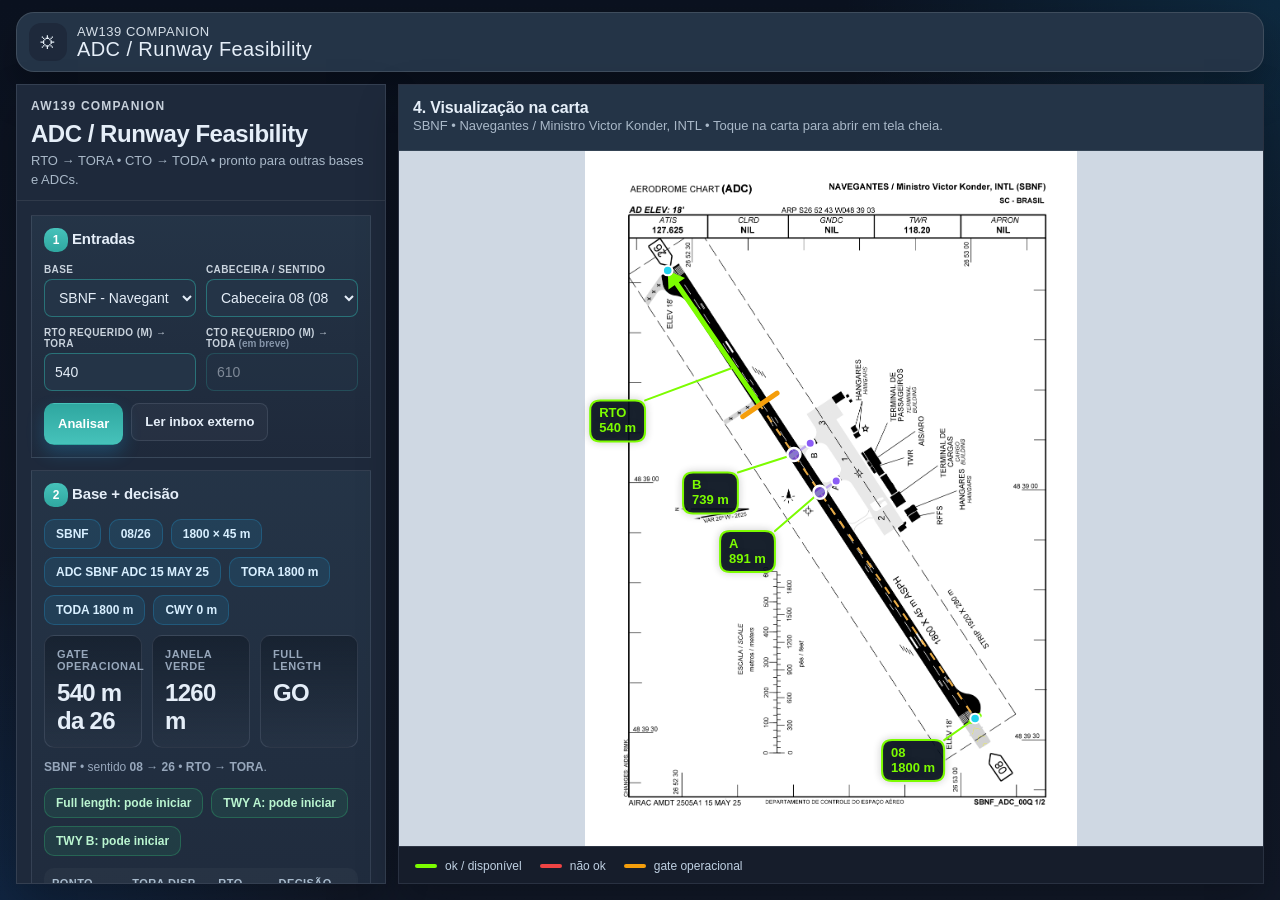
==== commit 4d28f63e: "Add files via upload" ====
--- a/adc/index.html
+++ b/adc/index.html
@@ -6,17 +6,17 @@
   <title>AW139 Companion - ADC Module v14</title>
   <style>
     :root {
-      --bg: #08121f;
-      --bg2: #0d1b2b;
-      --panel: rgba(11, 22, 35, 0.92);
-      --panel-2: rgba(14, 28, 45, 0.86);
+      --bg: #0B1220;
+      --bg2: #111827;
+      --panel: rgba(30, 41, 59, 0.96);
+      --panel-2: rgba(36, 52, 71, 0.96);
       --line: rgba(148, 163, 184, 0.18);
       --line-2: rgba(148, 163, 184, 0.10);
       --text: #e5eef8;
       --muted: #97a7bb;
-      --accent: #20b8ff;
-      --accent-2: #0a84ff;
-      --ok: #7CFC00;
+      --accent: #2FA7A0;
+      --accent-2: #46C2BA;
+      --ok: #62FF9C;
       --bad: #ef4444;
       --warn: #f59e0b;
       --gate: #f59e0b;
@@ -354,9 +354,44 @@
       .grid2, .grid3, .metrics, .split-note { grid-template-columns: 1fr; }
       .shell { padding: 10px; gap: 10px; }
     }
+  
+    .topbar{display:grid;grid-template-columns:1fr auto;gap:12px;align-items:center;background:#243447;border:1px solid rgba(255,255,255,.12);border-radius:18px;padding:10px 12px;box-shadow:0 18px 40px rgba(0,0,0,.28);margin:12px 16px 0}
+    .topbar-left,.topbar-right{display:flex;align-items:center;gap:10px;flex-wrap:wrap}
+    .product-tag{display:flex;align-items:center;gap:10px;padding-left:0}
+    .product-icon{width:38px;height:38px;border-radius:12px;display:grid;place-items:center;background:#1E293B;color:#E5EEF7;font-size:20px}
+    .product-line{font-size:13px;letter-spacing:.04em;color:#E5EEF7;opacity:.92;text-transform:uppercase}
+    .product-sub{font-size:20px;line-height:1.05;font-weight:300;letter-spacing:.02em}
+    body{display:grid;grid-template-rows:auto 1fr}
+    .shell{padding-top:12px;grid-template-columns:370px 1fr;gap:12px}
+    .pane{border-radius:0;background:linear-gradient(180deg, #1E293B, #243447)}
+    .left{background:#1E293B}
+    .right{background:#111827}
+    .hero{padding:14px 14px 10px;border-bottom:1px solid rgba(255,255,255,.08);background:#1E293B}
+    .eyebrow{color:#E5EEF7;opacity:.85}.sub{color:#A9B8C8}
+    .card{border-radius:0;background:linear-gradient(180deg, rgba(36,52,71,.98), rgba(30,41,59,.98));padding:12px}
+    label{font-size:10px;color:#E5EEF7;opacity:.86;line-height:1.1;margin-bottom:4px}
+    input,select,textarea{min-height:38px;padding:0 10px;border-radius:8px;background:#243447;border-color:rgba(47,167,160,.55);font-size:14px}
+    textarea{padding:10px;min-height:110px}
+    .btn-row button{height:38px;border-radius:8px}.btn-row button.primary{height:42px;border-radius:10px}
+    .step{border-radius:10px;width:24px;min-width:24px;height:24px;box-shadow:none;background:linear-gradient(180deg,var(--accent-2),var(--accent))}
+    .metric,.chip,table{border-radius:10px}.viz-head{padding:14px;background:#243447;border-bottom:1px solid rgba(255,255,255,.08)}
+    .viz-wrap{display:flex;align-items:flex-start;justify-content:center;background:#111827}
+    @media (max-width: 640px){.topbar{margin:8px 8px 0}.product-sub{font-size:16px}.shell{grid-template-columns:1fr;padding:8px}}
   </style>
 </head>
 <body>
+  <header class="topbar module-topbar">
+    <div class="topbar-left">
+      <div class="product-tag no-sep">
+        <div class="product-icon">⛭</div>
+        <div>
+          <div class="product-line">AW139 Companion</div>
+          <div class="product-sub">ADC / Runway Feasibility</div>
+        </div>
+      </div>
+    </div>
+    <div class="topbar-right"></div>
+  </header>
   <div class="shell">
     <aside class="pane left">
       <div class="hero">
@@ -603,8 +638,11 @@
       const rect = vizWrap.getBoundingClientRect();
       const scale = Math.min(rect.width / base.chartSize.width, rect.height / base.chartSize.height);
       const drawW = base.chartSize.width * scale;
-      const drawH = base.chartSize.height * scale;
-      return { scale, offsetX: (rect.width - drawW) / 2, offsetY: (rect.height - drawH) / 2 };
+      return {
+        scale,
+        offsetX: Math.max((rect.width - drawW) / 2, 0),
+        offsetY: 0
+      };
     }
 
     function resizeCanvas() {
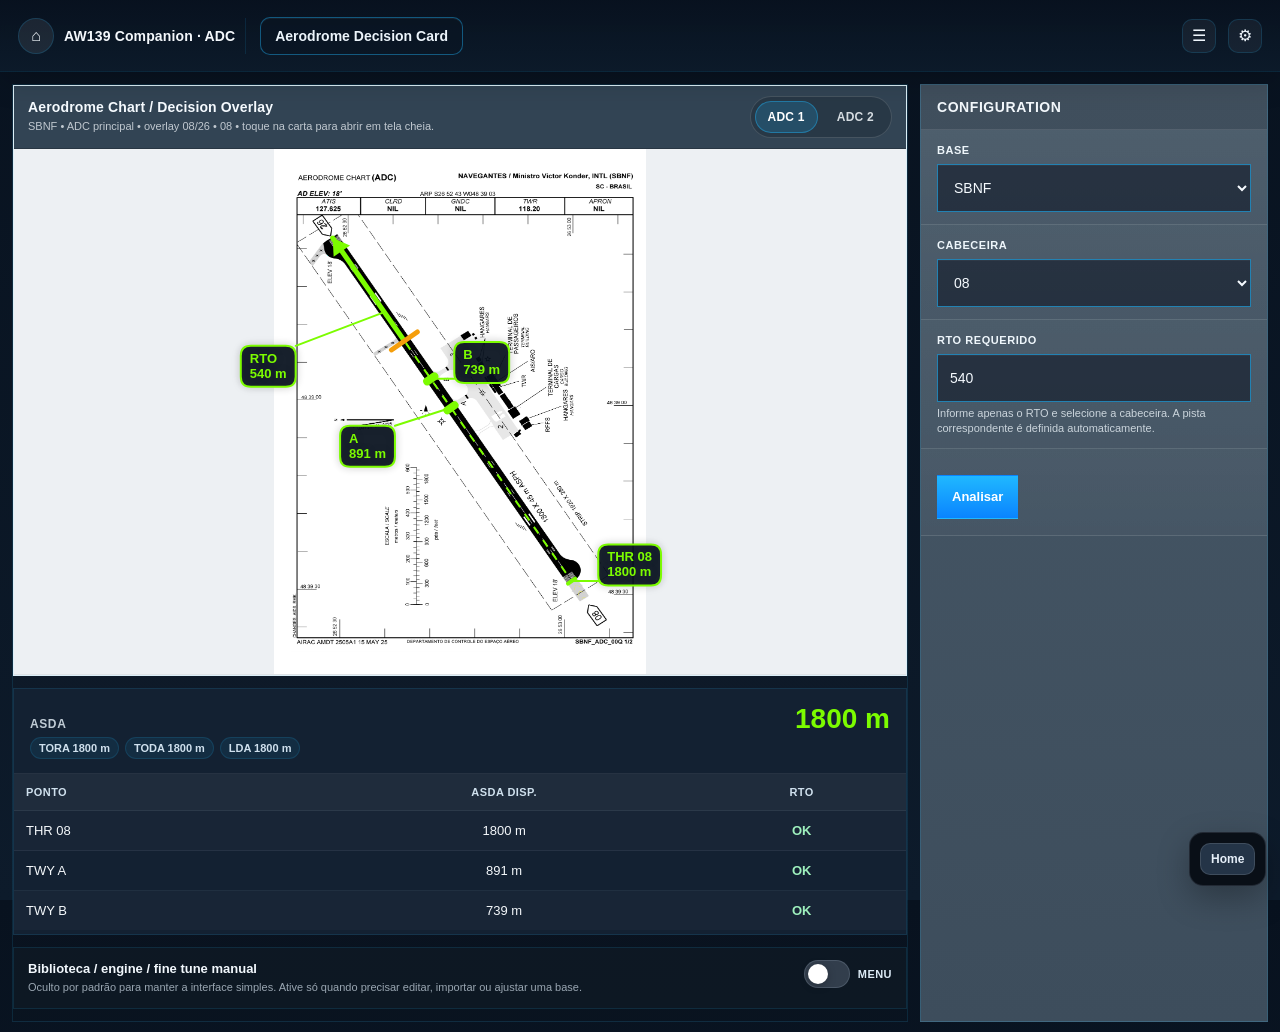
==== commit c01bf37d: "Add files via upload" ====
--- a/adc/index.html
+++ b/adc/index.html
@@ -3,20 +3,21 @@
 <head>
   <meta charset="UTF-8" />
   <meta name="viewport" content="width=device-width, initial-scale=1.0" />
-  <title>AW139 Companion - ADC Module v14</title>
+  <title>AW139 Companion - ADC Module v36</title>
   <style>
+
     :root {
-      --bg: #0B1220;
-      --bg2: #111827;
-      --panel: rgba(30, 41, 59, 0.96);
-      --panel-2: rgba(36, 52, 71, 0.96);
+      --bg: #08121f;
+      --bg2: #0d1b2b;
+      --panel: rgba(11, 22, 35, 0.92);
+      --panel-2: rgba(14, 28, 45, 0.86);
       --line: rgba(148, 163, 184, 0.18);
       --line-2: rgba(148, 163, 184, 0.10);
       --text: #e5eef8;
       --muted: #97a7bb;
-      --accent: #2FA7A0;
-      --accent-2: #46C2BA;
-      --ok: #62FF9C;
+      --accent: #20b8ff;
+      --accent-2: #0a84ff;
+      --ok: #7CFC00;
       --bad: #ef4444;
       --warn: #f59e0b;
       --gate: #f59e0b;
@@ -147,6 +148,8 @@
       resize: vertical;
     }
     textarea { min-height: 110px; font-family: ui-monospace, SFMono-Regular, Menlo, Consolas, monospace; font-size: 12px; }
+    #geometryJson { min-height: 360px; line-height: 1.45; white-space: pre; overflow: auto; }
+    #baseJson { min-height: 180px; line-height: 1.45; white-space: pre; overflow: auto; }
     input:focus, select:focus, textarea:focus {
       border-color: rgba(32,184,255,.68);
       box-shadow: 0 0 0 3px rgba(32,184,255,.12);
@@ -317,7 +320,8 @@
       background: #000;
     }
     .right.chart-only-fullscreen .viz-head,
-    .right.chart-only-fullscreen .legend {
+    .right.chart-only-fullscreen .legend,
+    .right.chart-only-fullscreen .advanced-wrap {
       display: none;
     }
     .right.chart-only-fullscreen .viz-wrap {
@@ -355,1165 +359,730 @@
       .shell { padding: 10px; gap: 10px; }
     }
   
-    .topbar{display:grid;grid-template-columns:1fr auto;gap:12px;align-items:center;background:#243447;border:1px solid rgba(255,255,255,.12);border-radius:18px;padding:10px 12px;box-shadow:0 18px 40px rgba(0,0,0,.28);margin:12px 16px 0}
-    .topbar-left,.topbar-right{display:flex;align-items:center;gap:10px;flex-wrap:wrap}
-    .product-tag{display:flex;align-items:center;gap:10px;padding-left:0}
-    .product-icon{width:38px;height:38px;border-radius:12px;display:grid;place-items:center;background:#1E293B;color:#E5EEF7;font-size:20px}
-    .product-line{font-size:13px;letter-spacing:.04em;color:#E5EEF7;opacity:.92;text-transform:uppercase}
-    .product-sub{font-size:20px;line-height:1.05;font-weight:300;letter-spacing:.02em}
-    body{display:grid;grid-template-rows:auto 1fr}
-    .shell{padding-top:12px;grid-template-columns:370px 1fr;gap:12px}
-    .pane{border-radius:0;background:linear-gradient(180deg, #1E293B, #243447)}
-    .left{background:#1E293B}
-    .right{background:#111827}
-    .hero{padding:14px 14px 10px;border-bottom:1px solid rgba(255,255,255,.08);background:#1E293B}
-    .eyebrow{color:#E5EEF7;opacity:.85}.sub{color:#A9B8C8}
-    .card{border-radius:0;background:linear-gradient(180deg, rgba(36,52,71,.98), rgba(30,41,59,.98));padding:12px}
-    label{font-size:10px;color:#E5EEF7;opacity:.86;line-height:1.1;margin-bottom:4px}
-    input,select,textarea{min-height:38px;padding:0 10px;border-radius:8px;background:#243447;border-color:rgba(47,167,160,.55);font-size:14px}
-    textarea{padding:10px;min-height:110px}
-    .btn-row button{height:38px;border-radius:8px}.btn-row button.primary{height:42px;border-radius:10px}
-    .step{border-radius:10px;width:24px;min-width:24px;height:24px;box-shadow:none;background:linear-gradient(180deg,var(--accent-2),var(--accent))}
-    .metric,.chip,table{border-radius:10px}.viz-head{padding:14px;background:#243447;border-bottom:1px solid rgba(255,255,255,.08)}
-    .viz-wrap{display:flex;align-items:flex-start;justify-content:center;background:#111827}
-    @media (max-width: 640px){.topbar{margin:8px 8px 0}.product-sub{font-size:16px}.shell{grid-template-columns:1fr;padding:8px}}
+    .split-2 { display:grid; grid-template-columns: 1fr 1fr; gap: 10px; }
+    .divider { height:1px; background: var(--line); margin: 14px 0; }
+    .status-line { display:flex; flex-wrap:wrap; gap:8px; margin-top:10px; }
+    .mini { font-size: 12px; color: var(--muted); }
+    .mono { font-family: ui-monospace, SFMono-Regular, Menlo, Consolas, monospace; }
+    .selected-row td { background: rgba(32,184,255,.08); }
+    .pill-note { display:inline-flex; align-items:center; gap:6px; padding:6px 10px; border-radius:999px; background:rgba(148,163,184,.12); color:var(--muted); font-size:12px; font-weight:700; }
+    .field-note { margin-top: 6px; color: var(--muted); font-size: 12px; line-height: 1.4; }
+    .btn-row.wrap { flex-wrap: wrap; }
+    .viz-title-row { display:flex; align-items:center; justify-content:space-between; gap:10px; }
+    .soft-box { border:1px solid var(--line); border-radius:14px; background:rgba(4,10,18,.32); padding:10px; }
+
+    .toggle-switch { display:inline-flex; align-items:center; gap:10px; cursor:pointer; user-select:none; }
+    .toggle-switch input { display:none; }
+    .toggle-slider { width:46px; height:28px; border-radius:999px; background:rgba(148,163,184,.28); position:relative; transition:.2s ease; border:1px solid rgba(148,163,184,.25); }
+    .toggle-slider::after { content:""; position:absolute; top:3px; left:3px; width:20px; height:20px; border-radius:999px; background:#fff; transition:.2s ease; box-shadow:0 2px 8px rgba(0,0,0,.25); }
+    .toggle-switch input:checked + .toggle-slider { background:linear-gradient(180deg, var(--accent), var(--accent-2)); border-color:transparent; }
+    .toggle-switch input:checked + .toggle-slider::after { transform:translateX(18px); }
+    .toggle-text { font-size:12px; font-weight:800; color:#cfe2f5; letter-spacing:.04em; text-transform:uppercase; }
+    .advanced-wrap { max-height:0; overflow:hidden; transition:max-height .24s ease; border-top:1px solid transparent; background:rgba(255,255,255,.02); }
+    .advanced-wrap.open { max-height:46vh; overflow:auto; border-top-color:var(--line); }
+    .advanced-inner { padding:12px; }
+    .metrics.single { grid-template-columns: 1fr; }
+    .metric.compact { padding:14px; }
+    .metric.compact .v { font-size:28px; }
+    .muted-small { color: var(--muted); font-size: 12px; }
+    @media (max-width: 960px) {
+      .shell { grid-template-columns: 1fr; }
+      .left { order: 1; }
+      .right { order: 2; min-height: 62vh; }
+    }
+
+    /* v24 Leonardo-style structure with our palette and font */
+    :root {
+      --app-bg: #08121f;
+      --app-bg-2: #0d1b2b;
+      --panel-flat: #475867;
+      --panel-flat-2: #3d4d5c;
+      --panel-dark: #132132;
+      --panel-dark-2: #0f1b2b;
+      --panel-border: rgba(32, 184, 255, .20);
+      --field-bg: rgba(10, 18, 31, .55);
+      --field-border: rgba(32, 184, 255, .60);
+      --field-track: rgba(184, 197, 212, .72);
+      --surface-light: #edf0f3;
+    }
+    body {
+      background: linear-gradient(180deg, var(--app-bg) 0%, var(--app-bg-2) 100%);
+      color: #eef5fb;
+      font-family: Inter, -apple-system, BlinkMacSystemFont, "Segoe UI", Roboto, Helvetica, Arial, sans-serif;
+    }
+    .appbar {
+      height: 72px;
+      display: grid;
+      grid-template-columns: auto 1fr auto;
+      align-items: center;
+      gap: 14px;
+      padding: 10px 18px;
+      border-bottom: 1px solid rgba(32, 184, 255, .12);
+      background: linear-gradient(180deg, rgba(8,18,31,.96), rgba(13,27,43,.92));
+      box-shadow: 0 10px 30px rgba(0,0,0,.16);
+      position: sticky;
+      top: 0;
+      z-index: 40;
+      backdrop-filter: blur(10px);
+      -webkit-backdrop-filter: blur(10px);
+    }
+    .appbar-badge {
+      display: inline-flex;
+      align-items: center;
+      gap: 10px;
+      min-width: 0;
+      padding-right: 10px;
+      border-right: 1px solid rgba(32, 184, 255, .12);
+    }
+    .appbar-home {
+      width: 36px;
+      height: 36px;
+      border-radius: 999px;
+      display: inline-flex;
+      align-items: center;
+      justify-content: center;
+      background: rgba(255,255,255,.08);
+      border: 1px solid rgba(32, 184, 255, .18);
+      font-size: 16px;
+      color: #f4fbff;
+    }
+    .appbar-title {
+      font-size: 14px;
+      font-weight: 800;
+      letter-spacing: .01em;
+      color: #f4f8fc;
+      white-space: nowrap;
+      overflow: hidden;
+      text-overflow: ellipsis;
+    }
+    .appbar-center {
+      display: inline-flex;
+      align-items: center;
+      gap: 10px;
+      min-width: 0;
+    }
+    .module-chip {
+      display: inline-flex;
+      align-items: center;
+      min-width: 0;
+      border: 1px solid rgba(32,184,255,.42);
+      background: rgba(11,22,35,.52);
+      color: #ecf4fb;
+      border-radius: 10px;
+      padding: 10px 14px;
+      font-size: 14px;
+      font-weight: 700;
+      box-shadow: inset 0 1px 0 rgba(255,255,255,.05);
+    }
+    .appbar-right {
+      display: inline-flex;
+      align-items: center;
+      gap: 12px;
+    }
+    .mini-icon {
+      width: 34px;
+      height: 34px;
+      display: inline-flex;
+      align-items: center;
+      justify-content: center;
+      border-radius: 10px;
+      border: 1px solid rgba(32,184,255,.16);
+      background: rgba(255,255,255,.05);
+      color: #eef5fb;
+      font-size: 16px;
+    }
+    .shell {
+      min-height: calc(100vh - 72px);
+      grid-template-columns: minmax(0, 1fr) 348px;
+      gap: 12px;
+      padding: 12px;
+      align-items: stretch;
+    }
+    .pane {
+      border-radius: 0;
+      border: 1px solid rgba(32,184,255,.12);
+      background: transparent;
+      box-shadow: none;
+      overflow: hidden;
+    }
+    .right {
+      background: linear-gradient(180deg, rgba(255,255,255,.02), rgba(10,18,28,.18));
+      display: flex;
+      flex-direction: column;
+    }
+    .left {
+      background: linear-gradient(180deg, var(--panel-flat), var(--panel-flat-2));
+      border-color: rgba(32,184,255,.16);
+      color: #edf5fb;
+      display: flex;
+      flex-direction: column;
+      gap: 0;
+    }
+    .hero, .scroll .card .card-head .step, .eyebrow, .sub, .legend { display: none !important; }
+    .scroll {
+      padding: 0;
+      gap: 0;
+      overflow: auto;
+    }
+    .config-panel {
+      display: flex;
+      flex-direction: column;
+      height: 100%;
+    }
+    .config-header {
+      padding: 14px 16px;
+      font-size: 14px;
+      font-weight: 800;
+      letter-spacing: .04em;
+      text-transform: uppercase;
+      border-bottom: 1px solid rgba(255,255,255,.10);
+      background: rgba(0,0,0,.10);
+      color: #f3f8fc;
+    }
+    .config-card {
+      padding: 14px 16px 16px;
+      border-bottom: 1px solid rgba(255,255,255,.10);
+      background: linear-gradient(180deg, rgba(255,255,255,.04), rgba(255,255,255,.02));
+    }
+    .config-card.compact { padding-bottom: 12px; }
+    .card, .soft-box {
+      border: 0;
+      border-radius: 0;
+      background: transparent;
+      padding: 0;
+      box-shadow: none;
+    }
+    .card-title, .config-label, label {
+      color: #eef6fb;
+      font-size: 11px;
+      font-weight: 700;
+      letter-spacing: .05em;
+      margin-bottom: 8px;
+      text-transform: uppercase;
+    }
+    .field-caption {
+      color: rgba(240,247,252,.78);
+      font-size: 11px;
+      margin-top: 4px;
+      line-height: 1.35;
+    }
+    input, select, textarea {
+      border-radius: 0;
+      border: 1px solid var(--field-border);
+      background: var(--field-bg);
+      color: #f6fbff;
+      padding: 12px 12px;
+      font-size: 14px;
+      font-family: inherit;
+      min-height: 48px;
+      box-shadow: inset 0 1px 0 rgba(255,255,255,.04);
+    }
+    textarea { min-height: 120px; }
+    input:focus, select:focus, textarea:focus {
+      border-color: rgba(32,184,255,.95);
+      box-shadow: 0 0 0 2px rgba(32,184,255,.18);
+    }
+    .action-row {
+      display: flex;
+      gap: 10px;
+      margin-top: 12px;
+      flex-wrap: wrap;
+    }
+    button {
+      border-radius: 0;
+      padding: 11px 14px;
+      min-height: 44px;
+      font-family: inherit;
+      border: 1px solid rgba(32,184,255,.18);
+      background: rgba(255,255,255,.04);
+      color: var(--text);
+      font-size: 13px;
+      font-weight: 800;
+      cursor: pointer;
+      transition: .18s ease;
+      box-shadow: none;
+    }
+    button:hover { transform: translateY(-1px); border-color: rgba(32,184,255,.34); }
+    button.primary {
+      background: linear-gradient(180deg, var(--accent), var(--accent-2));
+      color: white;
+      border-color: transparent;
+      box-shadow: none;
+    }
+    .ghost-link {
+      color: #dcecf8;
+      background: rgba(255,255,255,.04);
+      border-color: rgba(32,184,255,.14);
+    }
+    .workspace {
+      display: flex;
+      flex-direction: column;
+      min-height: 100%;
+      gap: 12px;
+      padding: 0;
+    }
+    .chart-frame {
+      border: 1px solid rgba(32,184,255,.12);
+      background: rgba(255,255,255,.96);
+      display: flex;
+      flex-direction: column;
+      min-height: 0;
+      flex: 1 1 auto;
+    }
+    .chart-strip {
+      padding: 10px 14px;
+      display: flex;
+      align-items: center;
+      justify-content: space-between;
+      gap: 12px;
+      background: #324454;
+      border-bottom: 1px solid rgba(0,0,0,.20);
+      color: #f3f8fc;
+    }
+    .chart-strip .viz-title {
+      display: block !important;
+      font-size: 14px;
+      font-weight: 700;
+      letter-spacing: .01em;
+      color: #f6fbff;
+    }
+    .chart-strip .sub {
+      display: block !important;
+      color: rgba(247,251,255,.72);
+      font-size: 11px;
+      margin-top: 4px;
+    }
+    .chart-actions {
+      display: inline-flex;
+      align-items: center;
+      gap: 8px;
+      flex-wrap: wrap;
+      justify-content: flex-end;
+    }
+    .page-toggle {
+      display: inline-flex;
+      align-items: center;
+      gap: 6px;
+      padding: 4px;
+      border-radius: 999px;
+      background: rgba(6, 14, 24, .22);
+      border: 1px solid rgba(255,255,255,.14);
+    }
+    .page-toggle[hidden] { display: none !important; }
+    .page-toggle button {
+      min-height: 0;
+      padding: 8px 12px;
+      border-radius: 999px;
+      border: 1px solid transparent;
+      background: transparent;
+      color: rgba(247,251,255,.84);
+      font-size: 12px;
+      font-weight: 800;
+      letter-spacing: .02em;
+      box-shadow: none;
+    }
+    .page-toggle button.active {
+      background: rgba(32,184,255,.18);
+      border-color: rgba(32,184,255,.40);
+      color: #ffffff;
+    }
+    .viz-head {
+      padding: 0;
+      border-bottom: 0;
+      background: transparent;
+    }
+    .viz-title-row { display: none; }
+    .viz-wrap {
+      background: var(--surface-light);
+      min-height: 58vh;
+      cursor: zoom-in;
+      border-top: 0;
+      border-bottom: 1px solid rgba(0,0,0,.06);
+    }
+    canvas { background: var(--surface-light); }
+    .result-panel {
+      border: 1px solid rgba(32,184,255,.12);
+      background: #132132;
+      color: #f4f8fb;
+    }
+    .result-top {
+      padding: 14px 16px;
+      border-bottom: 1px solid rgba(255,255,255,.08);
+      display: flex;
+      align-items: baseline;
+      justify-content: space-between;
+      gap: 12px;
+    }
+    .result-title {
+      font-size: 12px;
+      letter-spacing: .05em;
+      text-transform: uppercase;
+      color: rgba(230,241,249,.82);
+      font-weight: 700;
+    }
+    .result-value {
+      font-size: 28px;
+      font-weight: 800;
+      color: #7CFC00;
+    }
+    .result-meta {
+      display: flex;
+      flex-wrap: wrap;
+      gap: 6px;
+      margin-top: 6px;
+    }
+    .declared-chip {
+      border: 1px solid rgba(32,184,255,.14);
+      background: rgba(32,184,255,.08);
+      color: #cfe0ed;
+      border-radius: 999px;
+      padding: 4px 8px;
+      font-size: 11px;
+      font-weight: 600;
+    }
+
+    .decision-table-wrap {
+      padding: 0 0 4px;
+      overflow: auto;
+    }
+    table {
+      border-radius: 0;
+      font-size: 13px;
+      background: transparent;
+    }
+    th, td { padding: 12px 12px; }
+    th {
+      background: rgba(255,255,255,.05);
+      color: #cfe0ed;
+      font-size: 11px;
+    }
+    tbody tr:nth-child(odd) td { background: rgba(255,255,255,.02); }
+    .menu-toggle-card {
+      border: 1px solid rgba(32,184,255,.12);
+      background: rgba(17,28,39,.55);
+      padding: 12px 14px;
+      display: flex;
+      align-items: center;
+      justify-content: space-between;
+      gap: 12px;
+    }
+    .menu-toggle-copy {
+      display: flex;
+      flex-direction: column;
+      gap: 4px;
+    }
+    .menu-toggle-copy strong {
+      font-size: 13px;
+      color: #f2f8fd;
+    }
+    .menu-toggle-copy span {
+      font-size: 11px;
+      color: rgba(219,233,245,.68);
+      line-height: 1.45;
+    }
+    .toggle-switch { gap: 8px; }
+    .toggle-text {
+      font-size: 11px;
+      color: #dcebf6;
+    }
+    .advanced-wrap {
+      border-top: 0;
+      background: transparent;
+      max-height: 0;
+      overflow: hidden;
+      transition: max-height .24s ease;
+    }
+    .advanced-wrap.open {
+      max-height: 1100px;
+      overflow: visible;
+    }
+    .advanced-inner {
+      padding: 0;
+    }
+    .advanced-card {
+      border: 1px solid rgba(32,184,255,.12);
+      background: rgba(17,28,39,.62);
+      padding: 14px;
+    }
+    .advanced-card .card-head { margin-bottom: 10px; }
+    .advanced-card .card-title { font-size: 13px; }
+    .field-note, .mini, .muted-small { color: rgba(215,230,242,.72); }
+    .divider { background: rgba(255,255,255,.10); }
+    .status-line .chip { background: rgba(32,184,255,.12); }
+    .chart-close {
+      background: rgba(14,20,28,.80);
+      border-radius: 999px;
+      box-shadow: none;
+    }
+    .right.chart-only-fullscreen {
+      background: #000;
+      padding: 0;
+      border: 0;
+    }
+    .right.chart-only-fullscreen .result-panel,
+    .right.chart-only-fullscreen .menu-toggle-card,
+    .right.chart-only-fullscreen .advanced-wrap { display: none; }
+    .right.chart-only-fullscreen .chart-frame {
+      display: flex;
+      flex-direction: column;
+      min-height: 100vh;
+      height: 100vh;
+      margin: 0;
+      padding: 0;
+      border: 0;
+      background: #000;
+    }
+    .right.chart-only-fullscreen .chart-strip {
+      position: absolute;
+      top: calc(env(safe-area-inset-top, 0px) + 14px);
+      right: calc(env(safe-area-inset-right, 0px) + 14px);
+      z-index: 10000;
+      margin: 0;
+      padding: 0;
+      background: transparent;
+      border: 0;
+      box-shadow: none;
+    }
+    .right.chart-only-fullscreen .viz-title,
+    .right.chart-only-fullscreen .sub { display: none; }
+    .right.chart-only-fullscreen .viz-wrap { min-height: 100vh; height: 100vh; flex: 1 1 auto; }
+    @media (max-width: 1100px) {
+      .shell { grid-template-columns: 1fr; }
+      .left { order: 2; }
+      .right { order: 1; }
+      .viz-wrap { min-height: 50vh; }
+    }
+    @media (max-width: 720px) {
+      .appbar { grid-template-columns: 1fr auto; }
+      .appbar-center { display: none; }
+      .shell { padding: 8px; gap: 8px; }
+      .config-card, .result-top, .menu-toggle-card, .advanced-card { padding-left: 12px; padding-right: 12px; }
+      input, select, textarea, button { min-height: 46px; }
+      .result-value { font-size: 24px; }
+    }
+
   </style>
 </head>
+
 <body>
-  <header class="topbar module-topbar">
-    <div class="topbar-left">
-      <div class="product-tag no-sep">
-        <div class="product-icon">⛭</div>
-        <div>
-          <div class="product-line">AW139 Companion</div>
-          <div class="product-sub">ADC / Runway Feasibility</div>
-        </div>
-      </div>
+  <div class="appbar">
+    <div class="appbar-badge">
+      <span class="appbar-home">⌂</span>
+      <div class="appbar-title">AW139 Companion · ADC</div>
     </div>
-    <div class="topbar-right"></div>
-  </header>
+    <div class="appbar-center">
+      <div class="module-chip">Aerodrome Decision Card</div>
+    </div>
+    <div class="appbar-right">
+      <span class="mini-icon">☰</span>
+      <span class="mini-icon">⚙</span>
+    </div>
+  </div>
+
   <div class="shell">
-    <aside class="pane left">
-      <div class="hero">
-        <div class="eyebrow">AW139 Companion</div>
-        <h1>ADC / Runway Feasibility</h1>
-        <div class="sub">RTO → TORA • CTO → TODA • pronto para outras bases e ADCs.</div>
-      </div>
-
-      <div class="scroll">
-        <section class="card">
-          <div class="card-head">
-            <h2 class="card-title"><span class="step">1</span> Entradas</h2>
-          </div>
-          <div class="grid2">
+    <main class="pane right">
+      <div class="workspace">
+        <div class="chart-frame">
+          <div class="chart-strip">
             <div>
-              <label for="baseSelect">Base</label>
-              <select id="baseSelect"></select>
+              <div class="viz-title">Aerodrome Chart / Decision Overlay</div>
+              <div class="sub" id="vizSubtitle">Toque na carta para tela cheia.</div>
             </div>
-            <div>
-              <label for="departureEndSelect">Cabeceira / sentido</label>
-              <select id="departureEndSelect"></select>
+            <div class="chart-actions">
+              <div class="page-toggle" id="pageToggle" hidden>
+                <button type="button" id="page1Btn" class="active">ADC 1</button>
+                <button type="button" id="page2Btn">ADC 2</button>
+              </div>
             </div>
           </div>
-          <div class="grid2" style="margin-top:10px;">
+          <div class="viz-wrap" id="vizWrap">
+            <button class="chart-close" id="chartCloseBtn" aria-label="Fechar tela cheia">×</button>
+            <canvas id="vizCanvas"></canvas>
+            <div class="capture-banner" id="captureBanner" hidden></div>
+          </div>
+        </div>
+
+        <section class="result-panel">
+          <div class="result-top">
             <div>
-              <label for="rtoInput">RTO requerido (m) → TORA</label>
-              <input id="rtoInput" type="number" min="0" step="1" value="540" />
+              <div class="result-title">ASDA</div>
+              <div class="result-meta" id="declaredMeta"></div>
             </div>
-            <div>
-              <label for="ctoInput">CTO requerido (m) → TODA <span style="color:#97a7bb; font-weight:700; text-transform:none; letter-spacing:0;">(em breve)</span></label>
-              <input id="ctoInput" type="number" min="0" step="1" value="610" disabled style="opacity:.48; cursor:not-allowed;" />
-            </div>
+            <div class="result-value" id="asdaMetric">-</div>
           </div>
-          <div class="btn-row" style="margin-top:12px;">
-            <button class="primary" id="analyzeBtn">Analisar</button>
-            <button id="readInboxBtn">Ler inbox externo</button>
-          </div>
-          
-        </section>
-
-        <section class="card">
-          <div class="card-head">
-            <h2 class="card-title"><span class="step">2</span> Base + decisão</h2>
-          </div>
-          <div class="chips" id="baseInfoChips"></div>
-          <div class="metrics" style="margin-top:10px; grid-template-columns: repeat(3, minmax(0, 1fr));">
-            <div class="metric">
-              <div class="k">Gate operacional</div>
-              <div class="v" id="gateMetric">540 m da 26</div>
-            </div>
-            <div class="metric">
-              <div class="k">Janela verde</div>
-              <div class="v" id="greenMetric">1260 m</div>
-            </div>
-            <div class="metric">
-              <div class="k">Full length</div>
-              <div class="v" id="fullLengthMetric">GO</div>
-            </div>
-          </div>
-          <p class="helper" id="baseInfoText" style="margin-top:10px;"></p>
-          <div class="chips" id="resultChips" style="margin-top:10px;"></div>
-          <div style="margin-top:12px; overflow:auto;">
+          <div class="decision-table-wrap">
             <table>
               <thead>
                 <tr>
                   <th>Ponto</th>
-                  <th>TORA disp.</th>
+                  <th>ASDA disp.</th>
                   <th>RTO</th>
-                  <th>Decisão</th>
                 </tr>
               </thead>
               <tbody id="decisionTable"></tbody>
             </table>
           </div>
         </section>
+
+        <section class="menu-toggle-card">
+          <div class="menu-toggle-copy">
+            <strong>Biblioteca / engine / fine tune manual</strong>
+            <span>Oculto por padrão para manter a interface simples. Ative só quando precisar editar, importar ou ajustar uma base.</span>
+          </div>
+          <label class="toggle-switch" for="advancedToggle">
+            <input type="checkbox" id="advancedToggle" />
+            <span class="toggle-slider"></span>
+            <span class="toggle-text">Menu</span>
+          </label>
+        </section>
+
+        <div class="advanced-wrap" id="advancedWrap" hidden>
+          <div class="advanced-inner">
+            <section class="advanced-card">
+              <div class="card-head">
+                <h2 class="card-title">Biblioteca / engine / fine tune manual</h2>
+              </div>
+
+              <div class="soft-box">
+                <div class="mini">Status da base atual</div>
+                <div class="status-line" id="libraryStatusChips"></div>
+                <div class="field-note">Base estável e base em draft ficam isoladas. Em conflito de ID, a importação vira draft e não sobrescreve a base protegida.</div>
+              </div>
+
+              <div class="divider"></div>
+
+              <div class="btn-row wrap">
+                <button id="duplicateDraftBtn">Duplicar atual como draft</button>
+                <button id="exportBaseBtn">Exportar base JSON</button>
+                <button id="copyBaseBtn">Copiar base JSON</button>
+                <button id="saveBaseBtn">Salvar base JSON</button>
+                <button id="importBaseBtn">Importar base JSON</button>
+              </div>
+              <div class="field-note">Use Base JSON para congelar uma base pronta e trazer para outra build sem depender do estado salvo localmente.</div>
+              <div style="margin-top:10px;">
+                <label for="baseJson">Base pack JSON</label>
+                <textarea id="baseJson" wrap="off" spellcheck="false"></textarea>
+              </div>
+
+              <div class="divider"></div>
+
+              <div class="grid2">
+                <div>
+                  <label for="anchorSelect">Âncora ativa</label>
+                  <select id="anchorSelect"></select>
+                </div>
+                <div>
+                  <label for="nudgeStep">Nudge</label>
+                  <input id="nudgeStep" type="number" min="1" step="1" value="2" />
+                </div>
+              </div>
+              <div class="btn-row wrap" style="margin-top:12px;">
+                <button id="captureBtn">Capturar na carta</button>
+                <button id="cancelCaptureBtn">Cancelar captura</button>
+                <button id="copyPointBtn">Copiar coordenada</button>
+                <button id="pastePointBtn">Colar no selecionado</button>
+                <button id="addAnchorBtn">Adicionar âncora</button>
+                <button id="deleteAnchorBtn">Excluir âncora</button>
+                <button id="resetDefaultsBtn">Resetar pista atual</button>
+                <button id="exportGeometryBtn">Exportar geometry JSON</button>
+                <button id="copyGeometryBtn">Copiar geometry JSON</button>
+                <button id="saveGeometryBtn">Salvar geometry JSON</button>
+                <button id="applyGeometryBtn">Aplicar geometry JSON</button>
+              </div>
+              <div class="btn-row" style="margin-top:8px; gap:8px;">
+                <button id="nudgeLeftBtn">←</button>
+                <button id="nudgeUpBtn">↑</button>
+                <button id="nudgeDownBtn">↓</button>
+                <button id="nudgeRightBtn">→</button>
+              </div>
+              <div class="field-note">O fine tune atua só na pista atual da base atual. Use <strong>Copiar coordenada</strong> e <strong>Colar no selecionado</strong> para igualar pontos, como PAV = THR.</div>
+
+              <div style="margin-top:12px; overflow:auto; max-height:220px;">
+                <table>
+                  <thead>
+                    <tr>
+                      <th>Âncora</th>
+                      <th>m ref</th>
+                      <th>X</th>
+                      <th>Y</th>
+                    </tr>
+                  </thead>
+                  <tbody id="anchorTable"></tbody>
+                </table>
+              </div>
+
+              <div style="margin-top:10px;">
+                <label for="geometryJson">Geometry JSON</label>
+                <div class="field-note">Campo ampliado para inspeção e edição completa do JSON. Você pode rolar tanto na vertical quanto na horizontal.</div>
+                <textarea id="geometryJson" wrap="off" spellcheck="false"></textarea>
+              </div>
+
+              
+              <div class="divider"></div>
+
+              <div class="soft-box">
+                <div class="mini">Distâncias declaradas / complementos da cabeceira <strong id="declaredEndLabel">-</strong></div>
+                <div class="grid2" style="margin-top:10px;">
+                  <div><label for="declaredToraInput">TORA</label><input id="declaredToraInput" type="number" min="0" step="1" /></div>
+                  <div><label for="declaredTodaInput">TODA</label><input id="declaredTodaInput" type="number" min="0" step="1" /></div>
+                  <div><label for="declaredAsdaInput">ASDA</label><input id="declaredAsdaInput" type="number" min="0" step="1" /></div>
+                  <div><label for="declaredLdaInput">LDA</label><input id="declaredLdaInput" type="number" min="0" step="1" /></div>
+                </div>
+                <div class="grid3" style="margin-top:10px;">
+                  <div><label for="displacedInput">THR deslocada</label><input id="displacedInput" type="number" min="0" step="1" /></div>
+                  <div><label for="stopwayInput">Stopway</label><input id="stopwayInput" type="number" min="0" step="1" /></div>
+                  <div><label for="clearwayInput">Clearway</label><input id="clearwayInput" type="number" min="0" step="1" /></div>
+                  <div><label for="operationalStartInput">Início operacional</label><input id="operationalStartInput" type="number" min="0" step="1" /></div>
+                </div>
+                <div class="btn-row wrap" style="margin-top:12px;">
+                  <button id="applyDeclaredBtn">Salvar distâncias</button>
+                  <button id="applyDeclaredShiftBtn">Aplicar THR declarada</button>
+                  <button id="normalizeRunwayBtn">Normalizar pista</button>
+                  <button id="resetDeclaredBtn">Resetar cabeceira</button>
+                </div>
+                <div class="field-note">RTO usa ASDA. Use <strong>Aplicar THR declarada</strong> para encaixar a cabeceira ativa na distância oficial, ou <strong>Normalizar pista</strong> para fechar as duas extremidades pela régua declarada.</div>
+              </div>
+
+              <div class="divider"></div>
+              <div class="btn-row wrap">
+                <button id="readInboxBtn" class="ghost-link">Ler inbox externo</button>
+              </div>
+            </section>
+          </div>
+        </div>
+      </div>
+    </main>
+
+    <aside class="pane left">
+      <div class="config-panel">
+        <div class="config-header">Configuration</div>
+
+        <section class="config-card compact">
+          <label for="baseSelect">Base</label>
+          <select id="baseSelect"></select>
+        </section>
+
+        <section class="config-card compact">
+          <label for="departureEndSelect">Cabeceira</label>
+          <select id="departureEndSelect"></select>
+        </section>
+
+        <section class="config-card compact">
+          <label for="rtoInput">RTO requerido</label>
+          <input id="rtoInput" type="number" min="0" step="1" value="540" />
+          <div class="field-caption">Informe apenas o RTO e selecione a cabeceira. A pista correspondente é definida automaticamente.</div>
+        </section>
+
+        <section class="config-card">
+          <div class="action-row">
+            <button class="primary" id="analyzeBtn">Analisar</button>
+          </div>
+        </section>
       </div>
     </aside>
-
-    <main class="pane right">
-      <div class="viz-head">
-        <div>
-          <div class="viz-title">4. Visualização na carta</div>
-          <div class="sub" id="vizSubtitle">Toque na carta para abrir em tela cheia.</div>
-        </div>
-      </div>
-      <div class="viz-wrap" id="vizWrap">
-        <button class="chart-close" id="chartCloseBtn" aria-label="Fechar tela cheia">×</button>
-        <canvas id="vizCanvas"></canvas>
-        <div class="capture-banner" id="captureBanner" hidden></div>
-      </div>
-      <div class="legend">
-        <div class="item"><span class="swatch" style="background:#7CFC00"></span> ok / disponível</div>
-        <div class="item"><span class="swatch" style="background:#ef4444"></span> não ok</div>
-        <div class="item"><span class="swatch" style="background:#f59e0b"></span> gate operacional</div>
-      </div>
-    </main>
   </div>
 
-  <script>
-    const GEOM_KEY = 'aw139_adc_geometry_v15';
-    const CUSTOM_BASES_KEY = 'aw139_adc_custom_bases_v1';
-    const INBOX_KEY = 'aw139_adc_inbox_v1';
-
-    const BUILTIN_BASES = {
-      SBNF: {
-        id: 'SBNF',
-        name: 'Navegantes / Ministro Victor Konder, INTL',
-        city: 'SC - Brasil',
-        adcTitle: 'SBNF ADC 15 MAY 25',
-        chart: 'sbnf_chart_p1.png',
-        chartSize: { width: 1191, height: 1684 },
-        runway: {
-          id: '08/26',
-          lengthM: 1800,
-          widthPx: 45,
-          threshold26: { x: 199.91, y: 289.57 },
-          threshold08: { x: 944.54, y: 1374.63 },
-          declaredDistances: {
-            '08': { tora: 1800, toda: 1800, asda: 1800, lda: 1800 },
-            '26': { tora: 1800, toda: 1800, asda: 1800, lda: 1800 }
-          },
-          intersections: [
-            { id: 'B', name: 'TWY B', metersFrom26: 739, labelPoint: { x: 545.20, y: 707.89 } },
-            { id: 'A', name: 'TWY A', metersFrom26: 891, labelPoint: { x: 608.08, y: 799.51 } }
-          ]
-        }
-      }
-    };
-
-    function clone(v) { return JSON.parse(JSON.stringify(v)); }
-    function round2(v) { return Math.round(v * 100) / 100; }
-    function clamp(v, a, b) { return Math.max(a, Math.min(b, v)); }
-
-    function loadCustomBases() {
-      try {
-        const raw = localStorage.getItem(CUSTOM_BASES_KEY);
-        return raw ? JSON.parse(raw) : {};
-      } catch { return {}; }
-    }
-
-    function saveCustomBases(obj) {
-      localStorage.setItem(CUSTOM_BASES_KEY, JSON.stringify(obj));
-    }
-
-    function mergedLibrary() {
-      const custom = loadCustomBases();
-      return { ...clone(BUILTIN_BASES), ...custom };
-    }
-
-    let baseLibrary = mergedLibrary();
-
-    const state = {
-      currentBaseId: 'SBNF',
-      departureEnd: '08',
-      analysis: null,
-      captureMode: false,
-      scale: 1,
-      offsetX: 0,
-      offsetY: 0
-    };
-
-    const currentGeometry = loadGeometry();
-    let labelBoxes = [];
-
-    function loadGeometry() {
-      try {
-        const raw = localStorage.getItem(GEOM_KEY);
-        return raw ? JSON.parse(raw) : {};
-      } catch { return {}; }
-    }
-
-    function saveGeometry() {
-      localStorage.setItem(GEOM_KEY, JSON.stringify(currentGeometry));
-    }
-
-    function getBase(baseId = state.currentBaseId) {
-      const base = clone(baseLibrary[baseId]);
-      const override = currentGeometry[baseId];
-      if (override?.runway?.threshold26) base.runway.threshold26 = override.runway.threshold26;
-      if (override?.runway?.threshold08) base.runway.threshold08 = override.runway.threshold08;
-      if (override?.runway?.intersections) {
-        const map = Object.fromEntries(override.runway.intersections.map(it => [it.id, it]));
-        base.runway.intersections = base.runway.intersections.map(it => map[it.id] ? { ...it, ...map[it.id] } : it);
-      }
-      return base;
-    }
-
-    function setCurrentBase(id) {
-      state.currentBaseId = id;
-      refreshDepartureOptions();
-      refreshFineTuneOptions();
-      loadCurrentChart();
-      renderBaseInfo();
-      renderAnchorTable();
-      analyze();
-    }
-
-    const canvas = document.getElementById('vizCanvas');
-    const ctx = canvas.getContext('2d');
-    const vizWrap = document.getElementById('vizWrap');
-    const captureBanner = document.getElementById('captureBanner');
-    const chartImg = new Image();
-    const mainView = document.querySelector('.right');
-    chartImg.onload = () => { resizeCanvas(); draw(); };
-
-    function chartSource(base) {
-      return base.chartDataUrl || base.chart || '';
-    }
-
-    function loadCurrentChart() {
-      const base = getBase();
-      chartImg.src = chartSource(base);
-      document.getElementById('vizSubtitle').textContent = `${base.id} • ${base.name} • Toque na carta para abrir em tela cheia.`;
-    }
-
-    function currentBase() { return getBase(); }
-
-    function runwayGeometry(base = currentBase()) {
-      const p26 = base.runway.threshold26;
-      const p08 = base.runway.threshold08;
-      const dx = p08.x - p26.x;
-      const dy = p08.y - p26.y;
-      const len = Math.hypot(dx, dy);
-      return { p26, p08, dx, dy, len, ux: dx / len, uy: dy / len, px: -dy / len, py: dx / len };
-    }
-
-    function pointAtMetersFrom26(meters, base = currentBase()) {
-      const g = runwayGeometry(base);
-      const t = meters / base.runway.lengthM;
-      return { x: g.p26.x + g.dx * t, y: g.p26.y + g.dy * t };
-    }
-
-    function projectPointToRunwayMeters(point, base = currentBase()) {
-      const g = runwayGeometry(base);
-      const vx = point.x - g.p26.x;
-      const vy = point.y - g.p26.y;
-      const alongPx = vx * g.ux + vy * g.uy;
-      const t = clamp(alongPx / g.len, 0, 1);
-      return clamp(Math.round(t * base.runway.lengthM), 0, base.runway.lengthM);
-    }
-
-    function fixedFitTransform() {
-      const base = currentBase();
-      const rect = vizWrap.getBoundingClientRect();
-      const scale = Math.min(rect.width / base.chartSize.width, rect.height / base.chartSize.height);
-      const drawW = base.chartSize.width * scale;
-      return {
-        scale,
-        offsetX: Math.max((rect.width - drawW) / 2, 0),
-        offsetY: 0
-      };
-    }
-
-    function resizeCanvas() {
-      const rect = vizWrap.getBoundingClientRect();
-      const dpr = window.devicePixelRatio || 1;
-      canvas.width = Math.round(rect.width * dpr);
-      canvas.height = Math.round(rect.height * dpr);
-      canvas.style.width = rect.width + 'px';
-      canvas.style.height = rect.height + 'px';
-      ctx.setTransform(dpr, 0, 0, dpr, 0, 0);
-      const fit = fixedFitTransform();
-      state.scale = fit.scale;
-      state.offsetX = fit.offsetX;
-      state.offsetY = fit.offsetY;
-      draw();
-    }
-
-    function toScreen(p) {
-      return { x: p.x * state.scale + state.offsetX, y: p.y * state.scale + state.offsetY };
-    }
-    function fromScreen(x, y) {
-      return { x: (x - state.offsetX) / state.scale, y: (y - state.offsetY) / state.scale };
-    }
-
-    function departureMeta(base = currentBase(), dep = state.departureEnd) {
-      return dep === '08'
-        ? { startThr: '08', endThr: '26', fullLengthMetersFrom26: base.runway.lengthM }
-        : { startThr: '26', endThr: '08', fullLengthMetersFrom26: 0 };
-    }
-
-    function distanceFromStart(startMetersFrom26, base = currentBase(), dep = state.departureEnd) {
-      return dep === '08' ? base.runway.lengthM - startMetersFrom26 : startMetersFrom26;
-    }
-
-    function gateMetersFrom26(gateOffsetFromStart, base = currentBase(), dep = state.departureEnd) {
-      return dep === '08' ? base.runway.lengthM - gateOffsetFromStart : gateOffsetFromStart;
-    }
-
-    function selectedDeclared(base = currentBase(), dep = state.departureEnd) {
-      return base.runway.declaredDistances[dep];
-    }
-
-    function analyze() {
-      const base = currentBase();
-      const rto = Number(document.getElementById('rtoInput').value || 0);
-      const dep = document.getElementById('departureEndSelect').value;
-      state.departureEnd = dep;
-      const declared = selectedDeclared(base, dep);
-      const clearway = Math.max(0, declared.toda - declared.tora);
-      const meta = departureMeta(base, dep);
-
-      const starts = [
-        { id: 'FULL', name: 'Full length', metersFrom26: meta.fullLengthMetersFrom26 }
-      ].concat(base.runway.intersections.map(it => ({ id: it.id, name: it.name, metersFrom26: it.metersFrom26 })));
-
-      const rows = starts.map(item => {
-        const distStart = distanceFromStart(item.metersFrom26, base, dep);
-        const availableTora = Math.max(0, declared.tora - distStart);
-        return {
-          ...item,
-          distStart,
-          availableTora,
-          rtoOk: availableTora >= rto,
-          go: availableTora >= rto
-        };
-      }).sort((a, b) => a.distStart - b.distStart);
-
-      const gateByTora = declared.tora - rto;
-      const anyStartValid = gateByTora >= 0;
-      const gateOffsetFromStart = clamp(gateByTora, 0, base.runway.lengthM);
-      const gateM26 = gateMetersFrom26(gateOffsetFromStart, base, dep);
-      const greenLength = anyStartValid ? gateOffsetFromStart : 0;
-
-      state.analysis = {
-        baseId: base.id,
-        dep,
-        rto,
-        cto: null,
-        declared,
-        clearway,
-        meta,
-        rows,
-        gateByTora,
-        gateOffsetFromStart,
-        gateMetersFrom26: gateM26,
-        greenLength,
-        anyStartValid
-      };
-      renderBaseInfo();
-      renderResults();
-      draw();
-    }
-
-    function renderBaseInfo() {
-      const base = currentBase();
-      const dep = document.getElementById('departureEndSelect').value || state.departureEnd;
-      const dd = base.runway.declaredDistances[dep];
-      const clearway = Math.max(0, dd.toda - dd.tora);
-      document.getElementById('baseInfoChips').innerHTML = [
-        `<span class="chip">${base.id}</span>`,
-        `<span class="chip">${base.runway.id}</span>`,
-        `<span class="chip">${base.runway.lengthM} × 45 m</span>`,
-        `<span class="chip">ADC ${base.adcTitle || '-'}</span>`,
-        `<span class="chip">TORA ${dd.tora} m</span>`,
-        `<span class="chip">TODA ${dd.toda} m</span>`,
-        `<span class="chip">CWY ${clearway} m</span>`
-      ].join('');
-      document.getElementById('baseInfoText').innerHTML = `<strong>${base.id}</strong> • sentido <strong>${dep === '08' ? '08 → 26' : '26 → 08'}</strong> • <strong>RTO → TORA</strong>.`;
-    }
-
-    function renderResults() {
-      const a = state.analysis;
-      if (!a) return;
-      const full = a.rows.find(r => r.id === 'FULL');
-      const gateText = a.anyStartValid ? `${Math.round(a.gateMetersFrom26)} m da 26` : 'sem gate';
-      const gateStartText = a.anyStartValid ? `${Math.round(a.greenLength)} m` : '0 m';
-      document.getElementById('gateMetric').textContent = gateText;
-      document.getElementById('greenMetric').textContent = gateStartText;
-      document.getElementById('fullLengthMetric').textContent = full.go ? 'GO' : 'NO GO';
-
-      const chips = [];
-      chips.push(`<span class="chip ${full.go ? 'ok' : 'bad'}">Full length: ${full.go ? 'pode iniciar' : 'não pode iniciar'}</span>`);
-      a.rows.filter(r => r.id !== 'FULL').forEach(r => {
-        chips.push(`<span class="chip ${r.go ? 'ok' : 'bad'}">${r.name}: ${r.go ? 'pode iniciar' : 'não pode iniciar'}</span>`);
-      });
-      document.getElementById('resultChips').innerHTML = chips.join('');
-
-      document.getElementById('decisionTable').innerHTML = a.rows.map(r => `
-        <tr>
-          <td>${r.name}</td>
-          <td>${Math.round(r.availableTora)} m</td>
-          <td class="${r.rtoOk ? 'yes' : 'no'}">${r.rtoOk ? 'OK' : 'NÃO'}</td>
-          <td class="${r.go ? 'decision-go' : 'decision-stop'}">${r.go ? 'PODE INICIAR' : 'NÃO PODE'}</td>
-        </tr>
-      `).join('');
-    }
-
-    function refreshBaseOptions() {
-      const select = document.getElementById('baseSelect');
-      const ids = Object.keys(baseLibrary).sort();
-      select.innerHTML = ids.map(id => `<option value="${id}">${id} - ${baseLibrary[id].name}</option>`).join('');
-      if (!ids.includes(state.currentBaseId)) state.currentBaseId = ids[0];
-      select.value = state.currentBaseId;
-    }
-
-    function refreshDepartureOptions() {
-      const select = document.getElementById('departureEndSelect');
-      select.innerHTML = `
-        <option value="08">Cabeceira 08 (08 → 26)</option>
-        <option value="26">Cabeceira 26 (26 → 08)</option>
-      `;
-      if (![...select.options].some(o => o.value === state.departureEnd)) state.departureEnd = '08';
-      select.value = state.departureEnd;
-    }
-
-    function anchorKeys(base = currentBase()) {
-      const keys = [
-        { key: 'threshold26', label: 'Cabeceira 26' },
-        { key: 'threshold08', label: 'Cabeceira 08' }
-      ];
-      base.runway.intersections.forEach(it => {
-        keys.push({ key: `axis_${it.id}`, label: `${it.name} alinhamento` });
-        keys.push({ key: `label_${it.id}`, label: `${it.name} rótulo` });
-      });
-      return keys;
-    }
-
-    function refreshFineTuneOptions() {
-      const select = document.getElementById('anchorSelect');
-      if (!select) return;
-      const keys = anchorKeys();
-      select.innerHTML = keys.map(k => `<option value="${k.key}">${k.label}</option>`).join('');
-    }
-
-    function selectedAnchorKey() {
-      return document.getElementById('anchorSelect')?.value || ''; 
-    }
-
-    function selectedAnchorLabel() {
-      const key = selectedAnchorKey();
-      return anchorKeys().find(k => k.key === key)?.label || key;
-    }
-
-    function activeGeometryRecord(baseId = state.currentBaseId) {
-      if (!currentGeometry[baseId]) {
-        const base = getBase(baseId);
-        currentGeometry[baseId] = {
-          runway: {
-            threshold26: clone(base.runway.threshold26),
-            threshold08: clone(base.runway.threshold08),
-            intersections: base.runway.intersections.map(it => ({ id: it.id, metersFrom26: it.metersFrom26, labelPoint: clone(it.labelPoint) }))
-          }
-        };
-      }
-      return currentGeometry[baseId];
-    }
-
-    function updateGeometryFromCurrentBase() {
-      const base = getBase();
-      currentGeometry[state.currentBaseId] = {
-        runway: {
-          threshold26: clone(base.runway.threshold26),
-          threshold08: clone(base.runway.threshold08),
-          intersections: base.runway.intersections.map(it => ({ id: it.id, metersFrom26: it.metersFrom26, labelPoint: clone(it.labelPoint) }))
-        }
-      };
-      saveGeometry();
-      document.getElementById('geometryJson').value = JSON.stringify(currentGeometry[state.currentBaseId], null, 2);
-    }
-
-    function applyClickToAnchor(chartPoint) {
-      const baseId = state.currentBaseId;
-      const base = getBase(baseId);
-      const key = selectedAnchorKey();
-      if (key === 'threshold26') {
-        base.runway.threshold26 = { x: round2(chartPoint.x), y: round2(chartPoint.y) };
-      } else if (key === 'threshold08') {
-        base.runway.threshold08 = { x: round2(chartPoint.x), y: round2(chartPoint.y) };
-      } else if (key.startsWith('axis_')) {
-        const id = key.replace('axis_', '');
-        const it = base.runway.intersections.find(x => x.id === id);
-        if (it) it.metersFrom26 = projectPointToRunwayMeters(chartPoint, base);
-      } else if (key.startsWith('label_')) {
-        const id = key.replace('label_', '');
-        const it = base.runway.intersections.find(x => x.id === id);
-        if (it) it.labelPoint = { x: round2(chartPoint.x), y: round2(chartPoint.y) };
-      }
-      const merged = currentGeometry;
-      merged[baseId] = {
-        runway: {
-          threshold26: clone(base.runway.threshold26),
-          threshold08: clone(base.runway.threshold08),
-          intersections: base.runway.intersections.map(it => ({ id: it.id, metersFrom26: it.metersFrom26, labelPoint: clone(it.labelPoint) }))
-        }
-      };
-      saveGeometry();
-      renderAnchorTable();
-      analyze();
-      setCaptureMode(false);
-    }
-
-    function nudgeSelected(dx, dy) {
-      const baseId = state.currentBaseId;
-      const base = getBase(baseId);
-      const step = Number(document.getElementById('nudgeStep').value || 1);
-      const key = selectedAnchorKey();
-      if (key === 'threshold26') {
-        base.runway.threshold26.x += dx * step;
-        base.runway.threshold26.y += dy * step;
-      } else if (key === 'threshold08') {
-        base.runway.threshold08.x += dx * step;
-        base.runway.threshold08.y += dy * step;
-      } else if (key.startsWith('axis_')) {
-        const id = key.replace('axis_', '');
-        const it = base.runway.intersections.find(x => x.id === id);
-        if (it) it.metersFrom26 = clamp(Math.round(it.metersFrom26 + dx * step), 0, base.runway.lengthM);
-      } else if (key.startsWith('label_')) {
-        const id = key.replace('label_', '');
-        const it = base.runway.intersections.find(x => x.id === id);
-        if (it) {
-          it.labelPoint.x += dx * step;
-          it.labelPoint.y += dy * step;
-        }
-      }
-      currentGeometry[baseId] = {
-        runway: {
-          threshold26: clone(base.runway.threshold26),
-          threshold08: clone(base.runway.threshold08),
-          intersections: base.runway.intersections.map(it => ({ id: it.id, metersFrom26: it.metersFrom26, labelPoint: clone(it.labelPoint) }))
-        }
-      };
-      saveGeometry();
-      renderAnchorTable();
-      analyze();
-    }
-
-    function renderAnchorTable() {
-      const base = currentBase();
-      const rows = [
-        { key: 'threshold26', name: 'THR 26', metersFrom26: 0, x: base.runway.threshold26.x, y: base.runway.threshold26.y }
-      ];
-      const sortedIts = [...base.runway.intersections].sort((a, b) => a.metersFrom26 - b.metersFrom26);
-      sortedIts.forEach(it => {
-        const p = pointAtMetersFrom26(it.metersFrom26, base);
-        rows.push({ key: `axis_${it.id}`, name: `${it.name} eixo`, metersFrom26: it.metersFrom26, x: p.x, y: p.y });
-        rows.push({ key: `label_${it.id}`, name: `${it.name} rótulo`, metersFrom26: it.metersFrom26, x: it.labelPoint.x, y: it.labelPoint.y });
-      });
-      rows.push({ key: 'threshold08', name: 'THR 08', metersFrom26: base.runway.lengthM, x: base.runway.threshold08.x, y: base.runway.threshold08.y });
-      const selected = selectedAnchorKey();
-      const anchorTable = document.getElementById('anchorTable');
-      if (!anchorTable) return;
-      anchorTable.innerHTML = rows.map(r => `
-        <tr class="${selected === r.key ? 'selected-row' : ''}">
-          <td>${r.name}</td>
-          <td>${Math.round(r.metersFrom26)} m</td>
-          <td>${round2(r.x)}</td>
-          <td>${round2(r.y)}</td>
-        </tr>
-      `).join('');
-      const geometryJson = document.getElementById('geometryJson');
-      if (geometryJson) geometryJson.value = JSON.stringify(currentGeometry[state.currentBaseId] || activeGeometryRecord(), null, 2);
-    }
-
-    function setCaptureMode(on) {
-      state.captureMode = on;
-      vizWrap.classList.toggle('capture', on);
-      if (captureBanner) captureBanner.hidden = !on;
-      if (on && captureBanner) {
-        captureBanner.innerHTML = `Captura ativa: <strong>${selectedAnchorLabel()}</strong><br>Toque na carta para atualizar essa âncora.`;
-      }
-    }
-
-    
-function drawThresholdMarkers(base) {
-  const p26 = toScreen(base.runway.threshold26);
-  const p08 = toScreen(base.runway.threshold08);
-  [p26, p08].forEach(p => {
-    ctx.beginPath();
-    ctx.arc(p.x, p.y, 4.8, 0, Math.PI * 2);
-    ctx.fillStyle = '#22d3ee';
-    ctx.fill();
-    ctx.lineWidth = 2;
-    ctx.strokeStyle = 'white';
-    ctx.stroke();
-  });
-}
-
-
-    function drawReferenceAxis(base) {
-      const g = runwayGeometry(base);
-      const a = toScreen(g.p26);
-      const b = toScreen(g.p08);
-      ctx.save();
-      ctx.setLineDash([8, 8]);
-      ctx.strokeStyle = 'rgba(247,181,72,.92)';
-      ctx.lineWidth = 2;
-      ctx.beginPath();
-      ctx.moveTo(a.x, a.y);
-      ctx.lineTo(b.x, b.y);
-      ctx.stroke();
-      ctx.restore();
-    }
-
-    function drawIntersection(base, it) {
-      const axisPoint = pointAtMetersFrom26(it.metersFrom26, base);
-      const labelPoint = it.labelPoint;
-      const a = toScreen(axisPoint);
-      const l = toScreen(labelPoint);
-      const selected = selectedAnchorKey();
-      const selectedAxis = selected === `axis_${it.id}`;
-      const selectedLabel = selected === `label_${it.id}`;
-
-      ctx.strokeStyle = 'rgba(139,92,246,.45)';
-      ctx.lineWidth = 2.3;
-      ctx.beginPath();
-      ctx.moveTo(a.x, a.y);
-      ctx.lineTo(l.x, l.y);
-      ctx.stroke();
-
-      ctx.beginPath();
-      ctx.arc(a.x, a.y, selectedAxis ? 8 : 6.5, 0, Math.PI * 2);
-      ctx.fillStyle = 'rgba(139,92,246,.80)';
-      ctx.fill();
-      ctx.lineWidth = selectedAxis ? 3.5 : 2.5;
-      ctx.strokeStyle = 'white';
-      ctx.stroke();
-
-      ctx.beginPath();
-      ctx.arc(l.x, l.y, selectedLabel ? 6 : 4.5, 0, Math.PI * 2);
-      ctx.fillStyle = '#8b5cf6';
-      ctx.fill();
-      ctx.lineWidth = 2;
-      ctx.strokeStyle = 'white';
-      ctx.stroke();
-
-    }
-
-    function drawSelectedGuide(base) {
-      const key = selectedAnchorKey();
-      if (!key) return;
-      const g = runwayGeometry(base);
-      ctx.save();
-      ctx.setLineDash([5, 5]);
-      ctx.strokeStyle = 'rgba(32,184,255,.94)';
-      ctx.lineWidth = 2;
-
-      if (key === 'threshold26' || key === 'threshold08') {
-        const p = key === 'threshold26' ? base.runway.threshold26 : base.runway.threshold08;
-        const s = toScreen(p);
-        ctx.beginPath(); ctx.moveTo(s.x - 16, s.y); ctx.lineTo(s.x + 16, s.y); ctx.stroke();
-        ctx.beginPath(); ctx.moveTo(s.x, s.y - 16); ctx.lineTo(s.x, s.y + 16); ctx.stroke();
-      } else if (key.startsWith('axis_')) {
-        const id = key.replace('axis_', '');
-        const it = base.runway.intersections.find(x => x.id === id);
-        if (it) {
-          const p = pointAtMetersFrom26(it.metersFrom26, base);
-          const half = base.runway.widthPx * 1.3;
-          const p1 = { x: p.x + g.px * half, y: p.y + g.py * half };
-          const p2 = { x: p.x - g.px * half, y: p.y - g.py * half };
-          const s1 = toScreen(p1), s2 = toScreen(p2);
-          ctx.beginPath(); ctx.moveTo(s1.x, s1.y); ctx.lineTo(s2.x, s2.y); ctx.stroke();
-        }
-      } else if (key.startsWith('label_')) {
-        const id = key.replace('label_', '');
-        const it = base.runway.intersections.find(x => x.id === id);
-        if (it) {
-          const s = toScreen(it.labelPoint);
-          ctx.beginPath(); ctx.moveTo(s.x - 14, s.y); ctx.lineTo(s.x + 14, s.y); ctx.stroke();
-          ctx.beginPath(); ctx.moveTo(s.x, s.y - 14); ctx.lineTo(s.x, s.y + 14); ctx.stroke();
-        }
-      }
-      ctx.restore();
-    }
-
-    
-
-function pointInRunwayCorridor(screenPoint, base, extra = 28) {
-  const a = toScreen(base.runway.threshold26);
-  const b = toScreen(base.runway.threshold08);
-  const dx = b.x - a.x;
-  const dy = b.y - a.y;
-  const len2 = dx * dx + dy * dy;
-  if (!len2) return false;
-  const vx = screenPoint.x - a.x;
-  const vy = screenPoint.y - a.y;
-  const t = (vx * dx + vy * dy) / len2;
-  if (t < 0 || t > 1) return false;
-  const projX = a.x + dx * t;
-  const projY = a.y + dy * t;
-  const dist = Math.hypot(screenPoint.x - projX, screenPoint.y - projY);
-  const half = (base.runway.widthPx * state.scale * 0.62) + extra;
-  return dist <= half;
-}
-
-function boxIntersectsRunway(box, base, extra = 28) {
-  const pts = [
-    { x: box.left, y: box.top },
-    { x: box.left + box.width, y: box.top },
-    { x: box.left, y: box.top + box.height },
-    { x: box.left + box.width, y: box.top + box.height },
-    { x: box.left + box.width / 2, y: box.top },
-    { x: box.left + box.width / 2, y: box.top + box.height },
-    { x: box.left, y: box.top + box.height / 2 },
-    { x: box.left + box.width, y: box.top + box.height / 2 },
-    { x: box.left + box.width / 2, y: box.top + box.height / 2 }
-  ];
-  return pts.some(pt => pointInRunwayCorridor(pt, base, extra));
-}
-
-function measureLabelBox(textLines, x, y, align = 'left') {
-  ctx.save();
-  ctx.font = '800 13px Inter, sans-serif';
-  const padX = 9;
-  const lineH = 15;
-  const widths = textLines.map(t => ctx.measureText(t).width);
-  const w = Math.max(...widths, 32) + padX * 2;
-  const h = textLines.length * lineH + 11;
-  let left = align === 'right' ? x - w : x;
-  left = Math.max(8, Math.min(left, canvas.clientWidth - w - 8));
-  let top = Math.max(8, Math.min(y, canvas.clientHeight - h - 8));
-  ctx.restore();
-  return { left, top, width: w, height: h, x, y, align, textLines };
-}
-
-function boxesOverlap(a, b, pad = 8) {
-  return !(a.left + a.width + pad < b.left || b.left + b.width + pad < a.left || a.top + a.height + pad < b.top || b.top + b.height + pad < a.top);
-}
-
-function overlapsExisting(box) {
-  return labelBoxes.some(existing => boxesOverlap(box, existing, 6));
-}
-
-function invalidPlacement(box, base) {
-  return overlapsExisting(box) || boxIntersectsRunway(box, base, 28);
-}
-
-function drawLabelBox(textLines, x, y, color, align = 'left', register = true) {
-  const box = measureLabelBox(textLines, x, y, align);
-  ctx.save();
-  ctx.font = '800 13px Inter, sans-serif';
-  const padX = 9;
-  const lineH = 15;
-  const w = box.width;
-  const h = box.height;
-  const left = box.left;
-  const top = box.top;
-  ctx.shadowColor = 'rgba(0,0,0,.18)';
-  ctx.shadowBlur = 9;
-  ctx.fillStyle = 'rgba(8,18,31,.92)';
-  ctx.strokeStyle = color;
-  ctx.lineWidth = 2;
-  const r = 10;
-  ctx.beginPath();
-  ctx.moveTo(left + r, top);
-  ctx.lineTo(left + w - r, top);
-  ctx.quadraticCurveTo(left + w, top, left + w, top + r);
-  ctx.lineTo(left + w, top + h - r);
-  ctx.quadraticCurveTo(left + w, top + h, left + w - r, top + h);
-  ctx.lineTo(left + r, top + h);
-  ctx.quadraticCurveTo(left, top + h, left, top + h - r);
-  ctx.lineTo(left, top + r);
-  ctx.quadraticCurveTo(left, top, left + r, top);
-  ctx.closePath();
-  ctx.fill();
-  ctx.stroke();
-  ctx.fillStyle = color;
-  textLines.forEach((line, i) => ctx.fillText(line, left + padX, top + 17 + i * lineH));
-  ctx.restore();
-  if (register) labelBoxes.push(box);
-  return box;
-}
-
-function nearestPointOnBox(box, p) {
-  return {
-    x: Math.max(box.left, Math.min(p.x, box.left + box.width)),
-    y: Math.max(box.top, Math.min(p.y, box.top + box.height))
-  };
-}
-
-function drawLeaderLine(anchor, box, color) {
-  const edge = nearestPointOnBox(box, anchor);
-  ctx.save();
-  ctx.strokeStyle = color;
-  ctx.lineWidth = 2;
-  ctx.lineCap = 'round';
-  ctx.beginPath();
-  ctx.moveTo(anchor.x, anchor.y);
-  ctx.lineTo(edge.x, edge.y);
-  ctx.stroke();
-  ctx.restore();
-}
-
-function drawCalloutLabel(textLines, anchor, candidates, color, base = currentBase()) {
-  let chosen = null;
-  for (const c of candidates) {
-    const box = measureLabelBox(textLines, c.x, c.y, c.align || 'left');
-    if (!invalidPlacement(box, base)) {
-      chosen = { ...c, box };
-      break;
-    }
-  }
-  if (!chosen) {
-    const fallbackPool = [
-      ...(candidates || []),
-      { x: anchor.x + 40, y: anchor.y - 44, align: 'left' },
-      { x: anchor.x - 40, y: anchor.y - 44, align: 'right' },
-      { x: anchor.x + 56, y: anchor.y + 18, align: 'left' },
-      { x: anchor.x - 56, y: anchor.y + 18, align: 'right' },
-      { x: anchor.x + 72, y: anchor.y - 70, align: 'left' },
-      { x: anchor.x - 72, y: anchor.y - 70, align: 'right' }
-    ];
-    for (const c of fallbackPool) {
-      const box = measureLabelBox(textLines, c.x, c.y, c.align || 'left');
-      if (!invalidPlacement(box, base)) {
-        chosen = { ...c, box };
-        break;
-      }
-    }
-  }
-  if (!chosen) {
-    const fallback = candidates[0] || { x: anchor.x + 14, y: anchor.y - 24, align: 'left' };
-    chosen = { ...fallback, box: measureLabelBox(textLines, fallback.x, fallback.y, fallback.align || 'left') };
-  }
-  const rendered = drawLabelBox(textLines, chosen.x, chosen.y, color, chosen.align || 'left', false);
-  drawLeaderLine(anchor, rendered, color);
-  labelBoxes.push(rendered);
-  return rendered;
-}
-
-function drawRequiredArrow(base, dep, requiredMeters, availableMeters, color, label) {
-
-  const g = runwayGeometry(base);
-  const clampedReq = clamp(requiredMeters, 0, base.runway.lengthM);
-  const startM26 = dep === '08' ? clampedReq : base.runway.lengthM - clampedReq;
-  const endM26 = dep === '08' ? 0 : base.runway.lengthM;
-  const startP = pointAtMetersFrom26(startM26, base);
-  const endP = pointAtMetersFrom26(endM26, base);
-  const s = toScreen(startP);
-  const e = toScreen(endP);
-  ctx.save();
-  ctx.strokeStyle = color;
-  ctx.fillStyle = color;
-  ctx.lineWidth = Math.max(5, base.runway.widthPx * state.scale * 0.18);
-  ctx.lineCap = 'round';
-  ctx.beginPath();
-  ctx.moveTo(s.x, s.y);
-  ctx.lineTo(e.x, e.y);
-  ctx.stroke();
-
-  const len = Math.max(1, Math.hypot(e.x - s.x, e.y - s.y));
-  const ux = (e.x - s.x) / len;
-  const uy = (e.y - s.y) / len;
-  const px = -uy, py = ux;
-  const ah = 16;
-  const aw = 10;
-  ctx.beginPath();
-  ctx.moveTo(e.x, e.y);
-  ctx.lineTo(e.x - ux * ah + px * aw, e.y - uy * ah + py * aw);
-  ctx.lineTo(e.x - ux * ah - px * aw, e.y - uy * ah - py * aw);
-  ctx.closePath();
-  ctx.fill();
-
-  const anchor = {
-    x: s.x + (e.x - s.x) * 0.28,
-    y: s.y + (e.y - s.y) * 0.28
-  };
-  const side = dep === '08' ? -1 : 1;
-  drawCalloutLabel(
-    [label, `${Math.round(requiredMeters)} m`],
-    anchor,
-    [
-      { x: anchor.x + px * 108 * side, y: anchor.y + py * 108 * side - 28, align: (px * side) > 0 ? 'left' : 'right' },
-      { x: anchor.x + px * 126 * side, y: anchor.y + py * 126 * side - 4, align: (px * side) > 0 ? 'left' : 'right' },
-      { x: anchor.x - px * 96 * side, y: anchor.y - py * 96 * side - 18, align: (px * side) > 0 ? 'right' : 'left' }
-    ],
-    color,
-    base
-  );
-  ctx.restore();
-}
-
-function drawStatusBarAtPoint(base, metersFrom26, label, valueMeters, ok, dep, shiftIndex = 0, labelPoint = null) {
-  const g = runwayGeometry(base);
-  const axisPoint = pointAtMetersFrom26(metersFrom26, base);
-  const p = toScreen(axisPoint);
-  const half = base.runway.widthPx * state.scale * 0.64;
-  const p1 = { x: p.x + g.px * state.scale * half, y: p.y + g.py * state.scale * half };
-  const p2 = { x: p.x - g.px * state.scale * half, y: p.y - g.py * state.scale * half };
-  const color = ok ? '#7CFC00' : '#ef4444';
-  ctx.save();
-  ctx.strokeStyle = color;
-  ctx.lineWidth = 5;
-  ctx.lineCap = 'round';
-  ctx.beginPath();
-  ctx.moveTo(p1.x, p1.y);
-  ctx.lineTo(p2.x, p2.y);
-  ctx.stroke();
-  ctx.restore();
-
-  const side = dep === '08' ? 1 : -1;
-  const preferred = labelPoint ? toScreen(labelPoint) : {
-    x: p.x + g.px * side * state.scale * 84,
-    y: p.y + g.py * side * state.scale * 84
-  };
-  const alignPref = preferred.x >= p.x ? 'left' : 'right';
-  const candidates = [
-    { x: preferred.x + (alignPref === 'left' ? 10 : -10), y: preferred.y - 32 + shiftIndex * 2, align: alignPref },
-    { x: preferred.x + (alignPref === 'left' ? 14 : -14), y: preferred.y + 4 + shiftIndex * 2, align: alignPref },
-    { x: p.x + g.px * side * state.scale * 104, y: p.y + g.py * side * state.scale * 104 - 18, align: side * g.px >= 0 ? 'left' : 'right' },
-    { x: p.x - g.px * side * state.scale * 104, y: p.y - g.py * side * state.scale * 104 - 18, align: side * g.px >= 0 ? 'right' : 'left' },
-    { x: p.x + g.px * side * state.scale * 132, y: p.y + g.py * side * state.scale * 132 + 8, align: side * g.px >= 0 ? 'left' : 'right' }
-  ];
-  drawCalloutLabel([label, `${Math.round(valueMeters)} m`], p, candidates, color, base);
-}
-
-
-function drawRunwayOverlay(base, a) {
-  if (!a) return;
-  const g = runwayGeometry(base);
-  const fullRow = a.rows.find(r => r.id === 'FULL');
-  const gateM26 = a.dep === '08' ? a.rto : base.runway.lengthM - a.rto;
-  const gateClamped = clamp(gateM26, 0, base.runway.lengthM);
-  const gate = pointAtMetersFrom26(gateClamped, base);
-  const rtoOk = a.rto <= a.declared.tora;
-
-  drawRequiredArrow(base, a.dep, a.rto, a.declared.tora, rtoOk ? '#7CFC00' : '#ef4444', 'RTO');
-
-  const half = base.runway.widthPx * 1.12;
-  const gp1 = { x: gate.x + g.px * half, y: gate.y + g.py * half };
-  const gp2 = { x: gate.x - g.px * half, y: gate.y - g.py * half };
-  const s1 = toScreen(gp1), s2 = toScreen(gp2), gs = toScreen(gate);
-  ctx.save();
-  ctx.strokeStyle = '#f59e0b';
-  ctx.lineWidth = 5;
-  ctx.lineCap = 'round';
-  ctx.beginPath();
-  ctx.moveTo(s1.x, s1.y);
-  ctx.lineTo(s2.x, s2.y);
-  ctx.stroke();
-  ctx.restore();
-
-  const depLabelPoint = a.dep === '08'
-    ? { x: base.runway.threshold08.x + g.px * 58 + g.ux * 12, y: base.runway.threshold08.y + g.py * 58 + g.uy * 12 }
-    : { x: base.runway.threshold26.x - g.px * 58 - g.ux * 12, y: base.runway.threshold26.y - g.py * 58 - g.uy * 12 };
-  const fullValue = a.dep === '08' ? base.runway.lengthM : base.runway.lengthM;
-  drawStatusBarAtPoint(base, a.meta.fullLengthMetersFrom26, a.meta.startThr, fullValue, fullRow.go, a.dep, 0, depLabelPoint);
-
-  const sorted = [...a.rows.filter(r => r.id !== 'FULL')].sort((x, y) => x.distStart - y.distStart);
-  sorted.forEach((row, idx) => {
-    const valueMeters = row.availableTora;
-    const baseIntersection = base.runway.intersections.find(it => it.id === row.id);
-    const lp = baseIntersection?.labelPoint ? { x: baseIntersection.labelPoint.x, y: baseIntersection.labelPoint.y } : null;
-    drawStatusBarAtPoint(base, row.metersFrom26, row.id, valueMeters, row.go, a.dep, idx + 1, lp);
-  });
-}
-
-
-    function draw() {
-      const rect = vizWrap.getBoundingClientRect();
-      labelBoxes = [];
-      ctx.clearRect(0, 0, rect.width, rect.height);
-      const base = currentBase();
-      if (!chartImg.complete || !chartImg.naturalWidth) return;
-      ctx.drawImage(chartImg, state.offsetX, state.offsetY, base.chartSize.width * state.scale, base.chartSize.height * state.scale);
-      drawReferenceAxis(base);
-      drawRunwayOverlay(base, state.analysis);
-      drawThresholdMarkers(base);
-      base.runway.intersections.forEach(it => drawIntersection(base, it));
-      drawSelectedGuide(base);
-    }
-
-    function exportGeometryObject() {
-      return clone(currentGeometry[state.currentBaseId] || activeGeometryRecord());
-    }
-
-    function exportBasePackObject() {
-      const base = currentBase();
-      const rawBase = baseLibrary[state.currentBaseId];
-      const obj = clone(base);
-      if (rawBase?.chartDataUrl) obj.chartDataUrl = rawBase.chartDataUrl;
-      return obj;
-    }
-
-    function applyGeometryObject(obj) {
-      if (!obj?.runway?.threshold26 || !obj?.runway?.threshold08 || !Array.isArray(obj?.runway?.intersections)) {
-        throw new Error('Config geométrica inválida.');
-      }
-      currentGeometry[state.currentBaseId] = clone(obj);
-      saveGeometry();
-      renderAnchorTable();
-      analyze();
-    }
-
-    function normalizeBasePack(obj) {
-      if (!obj?.id || !obj?.runway || !obj?.runway?.declaredDistances || !obj?.runway?.threshold26 || !obj?.runway?.threshold08) {
-        throw new Error('Base pack inválida.');
-      }
-      return obj;
-    }
-
-    function readExternalInbox() {
-      let payload = null;
-      try {
-        const fromStorage = localStorage.getItem(INBOX_KEY);
-        if (fromStorage) payload = JSON.parse(fromStorage);
-      } catch {}
-      const qs = new URLSearchParams(location.search);
-      if (qs.has('base') || qs.has('dep') || qs.has('rto') || qs.has('cto')) {
-        payload = {
-          baseId: qs.get('base') || payload?.baseId || state.currentBaseId,
-          departureEnd: qs.get('dep') || payload?.departureEnd || state.departureEnd,
-          rto: qs.get('rto') ?? payload?.rto,
-          cto: qs.get('cto') ?? payload?.cto
-        };
-      }
-      if (!payload) return false;
-      if (payload.baseId && baseLibrary[payload.baseId]) {
-        state.currentBaseId = payload.baseId;
-        refreshBaseOptions();
-        document.getElementById('baseSelect').value = state.currentBaseId;
-      }
-      if (payload.departureEnd) state.departureEnd = String(payload.departureEnd);
-      refreshDepartureOptions();
-      document.getElementById('departureEndSelect').value = state.departureEnd;
-      if (payload.rto != null) document.getElementById('rtoInput').value = payload.rto;
-      if (payload.cto != null) document.getElementById('ctoInput').value = payload.cto;
-      setCurrentBase(state.currentBaseId);
-      return true;
-    }
-
-    // events
-    window.addEventListener('resize', resizeCanvas);
-    chartImg.addEventListener('load', resizeCanvas);
-    document.getElementById('analyzeBtn').addEventListener('click', analyze);
-    document.getElementById('baseSelect').addEventListener('change', e => setCurrentBase(e.target.value));
-    document.getElementById('departureEndSelect').addEventListener('change', e => { state.departureEnd = e.target.value; renderBaseInfo(); analyze(); });
-    document.getElementById('readInboxBtn').addEventListener('click', () => {
-      const ok = readExternalInbox();
-      if (!ok) alert('Nenhum inbox externo encontrado.');
-    });
-
-    document.getElementById('captureBtn')?.addEventListener('click', () => setCaptureMode(true));
-    document.getElementById('cancelCaptureBtn')?.addEventListener('click', () => setCaptureMode(false));
-    document.getElementById('resetDefaultsBtn')?.addEventListener('click', () => {
-      delete currentGeometry[state.currentBaseId];
-      saveGeometry();
-      renderAnchorTable();
-      analyze();
-    });
-    document.getElementById('nudgeLeftBtn')?.addEventListener('click', () => nudgeSelected(-1, 0));
-    document.getElementById('nudgeRightBtn')?.addEventListener('click', () => nudgeSelected(1, 0));
-    document.getElementById('nudgeUpBtn')?.addEventListener('click', () => nudgeSelected(0, -1));
-    document.getElementById('nudgeDownBtn')?.addEventListener('click', () => nudgeSelected(0, 1));
-    document.getElementById('anchorSelect')?.addEventListener('change', renderAnchorTable);
-
-    document.getElementById('exportGeometryBtn')?.addEventListener('click', () => {
-      const el = document.getElementById('geometryJson');
-      if (el) el.value = JSON.stringify(exportGeometryObject(), null, 2);
-    });
-    document.getElementById('copyGeometryBtn')?.addEventListener('click', async () => {
-      const txt = JSON.stringify(exportGeometryObject(), null, 2);
-      const el = document.getElementById('geometryJson');
-      if (el) el.value = txt;
-      try { await navigator.clipboard.writeText(txt); } catch {}
-    });
-    document.getElementById('applyGeometryBtn')?.addEventListener('click', () => {
-      try {
-        const obj = JSON.parse(document.getElementById('geometryJson')?.value || '{}');
-        applyGeometryObject(obj);
-      } catch (err) { alert(err.message || 'Falha ao aplicar config.'); }
-    });
-
-    document.getElementById('exportBaseBtn')?.addEventListener('click', () => {
-      const el = document.getElementById('baseJson');
-      if (el) el.value = JSON.stringify(exportBasePackObject(), null, 2);
-    });
-    document.getElementById('copyBaseBtn')?.addEventListener('click', async () => {
-      const txt = JSON.stringify(exportBasePackObject(), null, 2);
-      const el = document.getElementById('baseJson');
-      if (el) el.value = txt;
-      try { await navigator.clipboard.writeText(txt); } catch {}
-    });
-    document.getElementById('importBaseBtn')?.addEventListener('click', () => {
-      try {
-        const obj = normalizeBasePack(JSON.parse(document.getElementById('baseJson')?.value || '{}'));
-        const custom = loadCustomBases();
-        custom[obj.id] = obj;
-        saveCustomBases(custom);
-        baseLibrary = mergedLibrary();
-        state.currentBaseId = obj.id;
-        refreshBaseOptions();
-        document.getElementById('baseSelect').value = obj.id;
-        setCurrentBase(obj.id);
-      } catch (err) { alert(err.message || 'Falha ao importar base pack.'); }
-    });
-
-    const chartCloseBtn = document.getElementById('chartCloseBtn');
-    function toggleChartFullscreen(force) {
-      const on = force == null ? !document.body.classList.contains('body-fullscreen') : !!force;
-      document.body.classList.toggle('body-fullscreen', on);
-      mainView.classList.toggle('chart-only-fullscreen', on);
-      setTimeout(resizeCanvas, 20);
-    }
-    vizWrap.addEventListener('click', e => {
-      if (state.captureMode) {
-        const rect = vizWrap.getBoundingClientRect();
-        const chartPoint = fromScreen(e.clientX - rect.left, e.clientY - rect.top);
-        applyClickToAnchor(chartPoint);
-        return;
-      }
-      if (e.target === chartCloseBtn) return;
-      if (!document.body.classList.contains('body-fullscreen')) toggleChartFullscreen(true);
-    });
-    chartCloseBtn.addEventListener('click', e => {
-      e.stopPropagation();
-      toggleChartFullscreen(false);
-    });
-    document.addEventListener('keydown', e => { if (e.key === 'Escape') toggleChartFullscreen(false); });
-
-    // init
-    refreshBaseOptions();
-    refreshDepartureOptions();
-    refreshFineTuneOptions();
-    activeGeometryRecord();
-    document.getElementById('baseSelect').value = state.currentBaseId;
-    loadCurrentChart();
-    renderAnchorTable();
-    const inboxLoaded = readExternalInbox();
-    if (!inboxLoaded) setCurrentBase(state.currentBaseId);
-  </script>
-
+  <script src="app.js"></script>
   <script src="../shared/module-bridge.js"></script>
 </body>
 </html>
